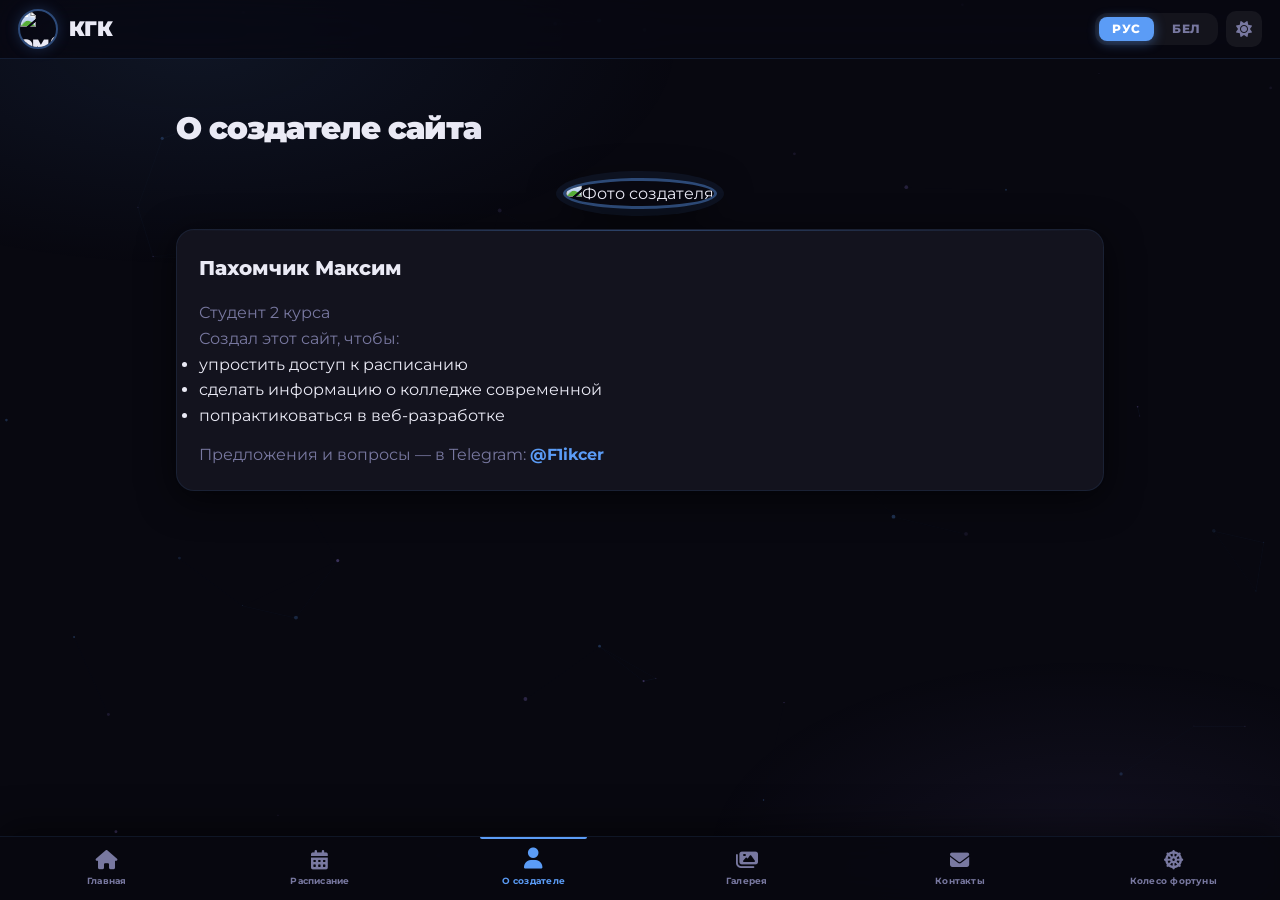
==== about.html @ 57b6a4e8 "Add files via upload" ====
<!DOCTYPE html>
<html lang="ru" data-lang="ru" data-theme="dark">
<head>
  <meta charset="UTF-8"/>
  <meta name="viewport" content="width=device-width, initial-scale=1.0"/>
  <meta name="theme-color" content="#080810"/>
  <title data-key="title_about">О создателе — КГК</title>
  <link rel="preconnect" href="https://fonts.googleapis.com">
  <link rel="preconnect" href="https://fonts.gstatic.com" crossorigin>
  <link rel="stylesheet" href="https://fonts.googleapis.com/css2?family=Montserrat:wght@400;600;700;800;900&family=JetBrains+Mono:wght@400;700&display=swap">
  <link rel="stylesheet" href="https://cdnjs.cloudflare.com/ajax/libs/font-awesome/6.5.0/css/all.min.css" crossorigin="anonymous"/>
  <link rel="stylesheet" href="style.css">
</head>
<body>
<header>
  <a href="index.html" class="logo">
    <img src="https://images.unsplash.com/photo-1562774053-701939374585?w=120&h=120&fit=crop" alt="эмблема">
    <span data-key="college_name">КГК</span>
  </a>
  <div class="header-controls">
    <div class="lang">
      <button class="lang-btn active" data-lang="ru">РУС</button>
      <button class="lang-btn" data-lang="be">БЕЛ</button>
    </div>
    <button id="theme-toggle" title="Сменить тему"><i class="fa-solid fa-sun"></i></button>
  </div>
</header>
<main class="container">
  <h1 data-key="about_creator">О создателе сайта</h1>
  <div class="avatar-center">
    <img src="https://iili.io/qBsXVn4.md.jpg" alt="Фото создателя" class="avatar-large">
  </div>
  <div class="card">
    <h2>Пахомчик Максим</h2>
    <p class="meta">Студент 2 курса</p>
    <p>Создал этот сайт, чтобы:</p>
    <ul>
      <li>упростить доступ к расписанию</li>
      <li>сделать информацию о колледже современной</li>
      <li>попрактиковаться в веб-разработке</li>
    </ul>
    <p style="margin-top:14px">Предложения и вопросы — в Telegram: <strong style="color:var(--accent)">@F1ikcer</strong></p>
  </div>
</main>
<nav class="bottom-nav">
  <a href="index.html" class="nav-item"><i class="fa-solid fa-house"></i><span data-key="nav_home">Главная</span></a>
  <a href="schedule.html" class="nav-item"><i class="fa-solid fa-calendar-days"></i><span data-key="nav_schedule">Расписание</span></a>
  <a href="about.html" class="nav-item active"><i class="fa-solid fa-user"></i><span data-key="nav_about">О создателе</span></a>
  <a href="gallery.html" class="nav-item"><i class="fa-solid fa-images"></i><span data-key="nav_gallery">Галерея</span></a>
  <a href="contacts.html" class="nav-item"><i class="fa-solid fa-envelope"></i><span data-key="nav_contacts">Контакты</span></a>
  <a href="wheel.html" class="nav-item"><i class="fa-solid fa-dharmachakra"></i><span data-key="nav_wheel">Колесо фортуны</span></a>
</nav>
<button id="to-top" title="Наверх"><i class="fa-solid fa-chevron-up"></i></button>
<script src="script.js"></script>
</body>
</html>
---- style.css ----
/* ═══════════════════════════════════════════════════
   КГК — STYLE v3.0  |  MEGA UPDATE
   ═══════════════════════════════════════════════════ */

@import url('https://fonts.googleapis.com/css2?family=Montserrat:wght@400;600;700;800;900&family=JetBrains+Mono:wght@400;700&display=swap');

/* ─── Тёмная тема (по умолчанию) ─────────────────── */
:root,
[data-theme="dark"] {
  --bg:        #080810;
  --bg2:       #0f0f1a;
  --card:      #13131e;
  --card2:     #1a1a2a;
  --card-border: rgba(91,156,246,0.1);
  --text:      #eaeaf5;
  --text2:     #7878a0;
  --accent:    #5b9cf6;
  --accent2:   #34d88c;
  --accent3:   #a78bfa;
  --accent4:   #f97316;
  --glow:      rgba(91,156,246,0.22);
  --radius:    18px;
  --radius-sm: 11px;
  --shadow:    0 8px 36px rgba(0,0,0,0.65);
  --shadow-sm: 0 4px 16px rgba(0,0,0,0.4);
  --transition: 0.28s cubic-bezier(0.4,0,0.2,1);
}

/* ─── Светлая тема ───────────────────────────────── */
[data-theme="light"] {
  --bg:        #f0f2f8;
  --bg2:       #e4e8f5;
  --card:      #ffffff;
  --card2:     #eef1fa;
  --card-border: rgba(91,156,246,0.2);
  --text:      #12122a;
  --text2:     #5a5a7a;
  --accent:    #3b7de8;
  --accent2:   #1aaa65;
  --accent3:   #7c5fe6;
  --glow:      rgba(59,125,232,0.15);
  --shadow:    0 8px 36px rgba(0,0,0,0.12);
  --shadow-sm: 0 4px 16px rgba(0,0,0,0.08);
}

/* ─── Сброс ──────────────────────────────────────── */
*, *::before, *::after { margin: 0; padding: 0; box-sizing: border-box; }
html { scroll-behavior: smooth; }

body {
  font-family: 'Montserrat', system-ui, sans-serif;
  background: var(--bg);
  color: var(--text);
  line-height: 1.6;
  min-height: 100vh;
  padding-bottom: 80px;
  overflow-x: hidden;
  transition: background 0.35s, color 0.35s;
}

/* ─── Градиент фона ──────────────────────────────── */
body::before {
  content: '';
  position: fixed; inset: 0;
  background:
    radial-gradient(ellipse 70% 45% at 15% 5%, rgba(91,156,246,0.09) 0%, transparent 55%),
    radial-gradient(ellipse 55% 40% at 85% 95%, rgba(167,139,250,0.07) 0%, transparent 55%);
  pointer-events: none; z-index: 0;
  transition: opacity 0.5s;
}

[data-theme="light"] body::before { opacity: 0.5; }

/* ─── Particles canvas ───────────────────────────── */
#particles-bg { position: fixed; inset: 0; z-index: 0; pointer-events: none; }
[data-theme="light"] #particles-bg { opacity: 0.25; }

/* ─── Header ─────────────────────────────────────── */
header {
  position: sticky; top: 0; z-index: 200;
  background: rgba(8,8,16,0.82);
  backdrop-filter: blur(28px) saturate(200%);
  -webkit-backdrop-filter: blur(28px) saturate(200%);
  border-bottom: 1px solid rgba(91,156,246,0.14);
  padding: 9px 18px;
  display: flex; align-items: center; justify-content: space-between;
  gap: 10px;
  animation: slideDown 0.55s cubic-bezier(0.34,1.1,0.64,1) both;
  transition: background 0.35s, border-color 0.35s;
}
[data-theme="light"] header { background: rgba(240,242,248,0.88); }

@keyframes slideDown {
  from { transform: translateY(-100%); opacity: 0; }
  to   { transform: translateY(0);     opacity: 1; }
}

.logo {
  display: flex; align-items: center; gap: 11px;
  font-weight: 900; font-size: 1.3rem; letter-spacing: -0.03em;
  color: var(--text); text-decoration: none;
  flex-shrink: 0;
}
.logo img {
  width: 40px; height: 40px; border-radius: 50%; object-fit: cover;
  border: 2px solid rgba(91,156,246,0.45);
  box-shadow: 0 0 14px var(--glow);
  transition: box-shadow var(--transition), transform var(--transition);
}
.logo:hover img { box-shadow: 0 0 28px var(--glow); transform: scale(1.05) rotate(-3deg); }

/* ─── Контролы хедера ────────────────────────────── */
.header-controls { display: flex; align-items: center; gap: 8px; }

.lang { display: flex; gap: 5px; background: rgba(255,255,255,0.05); border-radius: 12px; padding: 4px; }
[data-theme="light"] .lang { background: rgba(0,0,0,0.06); }

.lang-btn {
  padding: 5px 13px; border: none; background: transparent;
  color: var(--text2); border-radius: 8px;
  font-family: 'Montserrat', sans-serif; font-weight: 800; font-size: 0.72rem;
  letter-spacing: 0.06em; cursor: pointer; transition: var(--transition);
  position: relative; overflow: hidden;
}
.lang-btn.active, .lang-btn:hover {
  background: var(--accent); color: #fff;
  box-shadow: 0 2px 12px rgba(91,156,246,0.45);
}

/* Кнопка темы */
#theme-toggle {
  width: 36px; height: 36px; border: none; border-radius: 10px;
  background: rgba(255,255,255,0.06); color: var(--text2);
  font-size: 1rem; cursor: pointer; display: flex; align-items: center; justify-content: center;
  transition: var(--transition); position: relative; overflow: hidden; flex-shrink: 0;
}
[data-theme="light"] #theme-toggle { background: rgba(0,0,0,0.06); }
#theme-toggle:hover { background: var(--accent3); color: #fff; transform: rotate(20deg); }

/* ─── Контейнер ──────────────────────────────────── */
.container { padding: 20px 16px; max-width: 960px; margin: 0 auto; position: relative; z-index: 1; }

/* ─── HERO ───────────────────────────────────────── */
.hero {
  height: 290px; background-size: cover; background-position: center;
  border-radius: var(--radius); margin-bottom: 24px;
  position: relative; overflow: hidden;
  box-shadow: var(--shadow);
  animation: fadeUp 0.7s 0.15s ease both;
}
.hero-overlay {
  position: absolute; inset: 0;
  background: linear-gradient(to top, rgba(0,0,0,0.88) 0%, rgba(0,0,0,0.25) 55%, transparent 100%);
  display: flex; align-items: flex-end; padding: 28px;
}
.hero h1 {
  font-weight: 900; font-size: 1.95rem; line-height: 1.2;
  text-shadow: 0 2px 24px rgba(0,0,0,0.9); letter-spacing: -0.025em;
  background: none; -webkit-text-fill-color: white; color: white;
  white-space: pre-line;
}

/* Мигающий курсор печатающего текста */
.typewriter-cursor {
  display: inline-block;
  animation: blink 0.8s step-end infinite;
  color: var(--accent);
  font-weight: 400;
  margin-left: 2px;
}
@keyframes blink { 0%,100%{opacity:1} 50%{opacity:0} }

/* ─── ОБРАТНЫЙ ОТСЧЁТ ─────────────────────────────── */
.countdown-card {
  background: linear-gradient(135deg, var(--card), var(--card2));
  border-radius: var(--radius);
  padding: 20px 22px;
  margin-bottom: 20px;
  box-shadow: var(--shadow);
  border: 1px solid var(--card-border);
  text-align: center;
  position: relative; overflow: hidden;
  animation: fadeUp 0.5s 0.2s ease both;
}
.countdown-card::before {
  content: '';
  position: absolute; top: 0; left: 0; right: 0; height: 2px;
  background: linear-gradient(90deg, var(--accent), var(--accent3), var(--accent2));
}
.countdown-card h3 {
  font-size: 0.82rem; font-weight: 700; text-transform: uppercase;
  letter-spacing: 0.12em; color: var(--text2); margin-bottom: 14px;
}
#countdown {
  display: flex; align-items: center; justify-content: center;
  gap: 6px; flex-wrap: wrap;
}
.cd-unit { display: flex; flex-direction: column; align-items: center; min-width: 52px; }
.cd-num {
  font-family: 'JetBrains Mono', monospace; font-weight: 700; font-size: 2.2rem;
  color: var(--accent); line-height: 1; letter-spacing: -0.02em;
  text-shadow: 0 0 20px var(--glow);
}
.cd-label { font-size: 0.68rem; color: var(--text2); font-weight: 700; letter-spacing: 0.08em; text-transform: uppercase; margin-top: 3px; }
.cd-sep { font-family: 'JetBrains Mono', monospace; font-size: 1.8rem; color: var(--text2); opacity: 0.4; line-height: 1; padding-bottom: 12px; }
.cd-done { font-size: 1.2rem; color: var(--accent2); font-weight: 700; }

/* ─── Карточки ───────────────────────────────────── */
.card {
  background: var(--card); border-radius: var(--radius);
  padding: 22px; margin-bottom: 20px;
  box-shadow: var(--shadow);
  border: 1px solid var(--card-border);
  position: relative; overflow: hidden;
  transition: transform var(--transition), box-shadow var(--transition), background 0.35s;
}
.card::before {
  content: '';
  position: absolute; top: 0; left: 0; right: 0; height: 1px;
  background: linear-gradient(90deg, transparent, rgba(91,156,246,0.35), transparent);
}
.card:hover { transform: translateY(-3px); box-shadow: 0 18px 50px rgba(0,0,0,0.7), 0 0 0 1px rgba(91,156,246,0.15); }

/* ─── Типографика ────────────────────────────────── */
h1 {
  font-weight: 900; font-size: 1.95rem; margin: 0.8em 0 0.5em; letter-spacing: -0.03em;
  background: linear-gradient(135deg, var(--text) 30%, var(--text2));
  -webkit-background-clip: text; -webkit-text-fill-color: transparent; background-clip: text;
}
h2 { font-weight: 800; font-size: 1.25rem; margin: 0 0 0.8em; color: var(--text); }
h3 { font-weight: 700; margin: 0.8em 0 0.4em; color: var(--text); }
p  { color: var(--text2); }

/* ─── Новости ────────────────────────────────────── */
.news-item {
  padding: 16px 0;
  border-bottom: 1px solid rgba(255,255,255,0.05);
  transition: padding-left var(--transition);
  cursor: default;
}
[data-theme="light"] .news-item { border-bottom-color: rgba(0,0,0,0.07); }
.news-item:last-child { border-bottom: none; }
.news-item:hover { padding-left: 10px; }
.news-item h3 { color: var(--text); margin: 4px 0 6px; font-size: 1.05rem; }
.news-item p { font-size: 0.92rem; margin: 0; }
time { color: var(--accent); font-size: 0.8rem; font-weight: 700; letter-spacing: 0.05em; text-transform: uppercase; display: block; }

/* ─── Профиль ────────────────────────────────────── */
.avatar-center { text-align: center; margin: 24px 0 20px; }
.avatar-large {
  width: 148px; height: 148px; border-radius: 50%; object-fit: cover;
  border: 3px solid rgba(91,156,246,0.45);
  box-shadow: 0 0 0 7px rgba(91,156,246,0.08), var(--shadow);
  animation: avatarPop 0.65s 0.25s cubic-bezier(0.34,1.6,0.64,1) both;
}
@keyframes avatarPop { from { transform: scale(0.65); opacity: 0; } to { transform: scale(1); opacity: 1; } }

/* ─── Контакты ───────────────────────────────────── */
.contact-row {
  display: flex; align-items: flex-start; gap: 16px;
  padding: 14px 0; border-bottom: 1px solid rgba(255,255,255,0.05);
  transition: padding-left var(--transition);
}
[data-theme="light"] .contact-row { border-bottom-color: rgba(0,0,0,0.07); }
.contact-row:last-child { border-bottom: none; }
.contact-row:hover { padding-left: 6px; }
.contact-row i { font-size: 1.4rem; color: var(--accent); width: 32px; text-align: center; flex-shrink: 0; margin-top: 2px; filter: drop-shadow(0 0 8px var(--glow)); }
.contact-row strong { color: var(--text); }
.contact-row div { color: var(--text2); font-size: 0.95rem; line-height: 1.75; }

/* ─── Галерея ────────────────────────────────────── */
.gallery-grid { display: grid; grid-template-columns: repeat(auto-fill, minmax(148px, 1fr)); gap: 12px; }
.gallery-item {
  aspect-ratio: 4/3; overflow: hidden; border-radius: var(--radius-sm);
  cursor: pointer; position: relative; box-shadow: var(--shadow-sm);
}
.gallery-item::after {
  content: '🔍';
  position: absolute; inset: 0;
  background: rgba(91,156,246,0.18);
  display: flex; align-items: center; justify-content: center;
  font-size: 1.6rem;
  opacity: 0; transition: opacity var(--transition);
}
.gallery-item:hover::after { opacity: 1; }
.gallery-item img { width: 100%; height: 100%; object-fit: cover; transition: transform 0.42s cubic-bezier(0.4,0,0.2,1); will-change: transform; display: block; }
.gallery-item:hover img { transform: scale(1.1); }

/* ─── LIGHTBOX с навигацией ──────────────────────── */
.lightbox {
  position: fixed; inset: 0; background: rgba(0,0,0,0.97);
  display: none; align-items: center; justify-content: center; z-index: 2000;
}
.lightbox.open { display: flex; animation: fadeIn 0.22s ease; }
@keyframes fadeIn { from { opacity: 0; } to { opacity: 1; } }
#lightbox-img {
  max-width: 90vw; max-height: 85vh; border-radius: 12px;
  box-shadow: 0 24px 80px rgba(0,0,0,0.9);
  animation: lbZoom 0.3s cubic-bezier(0.34,1.2,0.64,1) both;
}
@keyframes lbZoom { from { transform: scale(0.82); opacity: 0; } to { transform: scale(1); opacity: 1; } }
.close-lightbox {
  position: absolute; top: 16px; right: 22px;
  font-size: 2.4rem; color: rgba(255,255,255,0.65);
  cursor: pointer; line-height: 1; transition: color var(--transition), transform var(--transition);
}
.close-lightbox:hover { color: white; transform: scale(1.15) rotate(90deg); }
.lb-arrow {
  position: absolute; top: 50%; transform: translateY(-50%);
  width: 48px; height: 48px; border-radius: 50%;
  background: rgba(255,255,255,0.1); color: white; border: 1px solid rgba(255,255,255,0.2);
  display: flex; align-items: center; justify-content: center;
  cursor: pointer; font-size: 1.2rem;
  transition: background var(--transition), transform var(--transition);
  backdrop-filter: blur(10px);
}
.lb-arrow:hover { background: rgba(255,255,255,0.22); transform: translateY(-50%) scale(1.1); }
#lb-prev { left: 14px; }
#lb-next { right: 14px; }
.lb-arrow.hidden { display: none; }

/* ─── Нижняя навигация ───────────────────────────── */
.bottom-nav {
  position: fixed; bottom: 0; left: 0; right: 0; height: 64px;
  background: rgba(8,8,16,0.97);
  backdrop-filter: blur(30px) saturate(200%);
  -webkit-backdrop-filter: blur(30px) saturate(200%);
  border-top: 1px solid rgba(91,156,246,0.1);
  display: flex; z-index: 999;
  transition: transform 0.4s cubic-bezier(0.4,0,0.2,1), background 0.35s;
  box-shadow: 0 -8px 36px rgba(0,0,0,0.5);
}
[data-theme="light"] .bottom-nav { background: rgba(240,242,248,0.97); border-top-color: rgba(91,156,246,0.2); }

.nav-item {
  flex: 1; display: flex; flex-direction: column;
  align-items: center; justify-content: center;
  color: var(--text2); text-decoration: none;
  font-size: 0.57rem; letter-spacing: 0.025em; font-weight: 700;
  transition: color var(--transition);
  padding: 6px 2px 4px; gap: 4px; position: relative; overflow: hidden;
}
.nav-item::before {
  content: ''; position: absolute; top: 0; left: 25%; right: 25%;
  height: 2px; border-radius: 0 0 4px 4px; background: var(--accent);
  transform: scaleX(0); transition: transform 0.3s cubic-bezier(0.34,1.4,0.64,1);
}
.nav-item.active::before, .nav-item:hover::before { transform: scaleX(1); }
.nav-item.active, .nav-item:hover { color: var(--accent); }
.nav-item i { font-size: 1.2rem; line-height: 1; transition: transform 0.25s cubic-bezier(0.34,1.6,0.64,1); }
.nav-item:hover i, .nav-item.active i { transform: translateY(-2px) scale(1.1); }
.nav-item span { white-space: nowrap; overflow: hidden; text-overflow: ellipsis; max-width: 100%; text-align: center; }

/* ─── Ripple ─────────────────────────────────────── */
.ripple {
  position: absolute; border-radius: 50%;
  width: 8px; height: 8px; margin: -4px;
  background: rgba(255,255,255,0.35);
  transform: scale(0);
  animation: rippleAnim 0.55s ease-out forwards;
  pointer-events: none;
}
@keyframes rippleAnim { to { transform: scale(24); opacity: 0; } }

/* ─── Кнопка наверх ──────────────────────────────── */
#to-top {
  position: fixed; bottom: 82px; right: 18px;
  width: 46px; height: 46px; border-radius: 50%;
  background: linear-gradient(135deg, var(--accent), var(--accent3));
  color: white; border: none; font-size: 1.1rem;
  display: none; align-items: center; justify-content: center;
  box-shadow: 0 4px 20px rgba(91,156,246,0.55);
  cursor: pointer; z-index: 998; overflow: hidden;
  transition: transform var(--transition), box-shadow var(--transition);
}
#to-top:hover { transform: translateY(-4px) scale(1.1); box-shadow: 0 10px 30px rgba(91,156,246,0.65); }

/* ─── Анимации ───────────────────────────────────── */
@keyframes fadeUp { from { opacity: 0; transform: translateY(26px); } to { opacity: 1; transform: translateY(0); } }
.reveal { opacity: 0; transform: translateY(30px); transition: opacity 0.6s ease, transform 0.6s ease; }
.reveal.visible { opacity: 1; transform: translateY(0); }

/* ─── СТАТУС УРОКА ───────────────────────────────── */
.lesson-status {
  display: flex; align-items: center; gap: 10px;
  padding: 12px 16px; border-radius: var(--radius-sm);
  margin-bottom: 18px; font-weight: 700; font-size: 0.92rem;
  border: 1px solid transparent;
  transition: var(--transition);
}
.ls-lesson  { background: rgba(229,57,53,0.12);  border-color: rgba(229,57,53,0.25);  color: #ef5350; }
.ls-break   { background: rgba(52,216,140,0.1);   border-color: rgba(52,216,140,0.25);  color: #34d88c; }
.ls-done    { background: rgba(91,156,246,0.08);  border-color: rgba(91,156,246,0.18);  color: var(--text2); }
.ls-before  { background: rgba(249,115,22,0.1);   border-color: rgba(249,115,22,0.25);  color: #f97316; }
.ls-weekend { background: rgba(167,139,250,0.1);  border-color: rgba(167,139,250,0.25); color: #a78bfa; }
.ls-icon   { font-size: 1.3rem; }
.ls-text   { flex: 1; }
.ls-remain { font-family: 'JetBrains Mono', monospace; font-size: 0.88rem; opacity: 0.75; }

/* ─── Расписание ─────────────────────────────────── */
.schedule-date { text-align: center; font-size: 1.1rem; margin: 8px 0 16px; color: var(--accent); font-weight: 800; letter-spacing: -0.01em; }
.schedule-table-wrapper { overflow-x: auto; border-radius: var(--radius); box-shadow: var(--shadow); margin: 0 0 20px; }
.schedule-table { width: 100%; border-collapse: collapse; background: var(--card); font-size: 0.9rem; }
.schedule-table th, .schedule-table td { padding: 9px 8px; text-align: center; border: 1px solid rgba(255,255,255,0.04); vertical-align: middle; }
[data-theme="light"] .schedule-table th,
[data-theme="light"] .schedule-table td { border-color: rgba(0,0,0,0.07); }
.schedule-table th { background: var(--card2); color: var(--accent); font-weight: 800; font-size: 0.88rem; }
.schedule-table td:first-child { background: rgba(91,156,246,0.07); font-weight: 700; color: var(--accent); width: 36px; }
.schedule-table tr:hover td { background: rgba(91,156,246,0.04); }
.schedule-table small { display: block; font-size: 0.77rem; color: var(--text2); margin-top: 2px; }
.schedule-hint { text-align: center; color: var(--text2); font-size: 0.88rem; }

.timetable { width: 100%; border-collapse: collapse; background: var(--card); border-radius: var(--radius); overflow: hidden; box-shadow: var(--shadow); margin-bottom: 20px; font-size: 0.82rem; }
.timetable th { background: var(--card2); color: var(--accent); font-weight: 800; padding: 7px 10px; text-align: center; border-bottom: 2px solid rgba(91,156,246,0.18); }
.timetable td { padding: 6px 10px; text-align: center; border-bottom: 1px solid rgba(255,255,255,0.04); vertical-align: middle; color: var(--text); }
[data-theme="light"] .timetable td { border-bottom-color: rgba(0,0,0,0.07); color: var(--text); }
.timetable td:first-child { background: rgba(91,156,246,0.07); font-weight: 700; color: var(--accent); width: 44px; }
.timetable .lunch-row td { font-size: 0.74rem; color: var(--text2); background: rgba(0,0,0,0.15); padding: 4px 10px; font-style: italic; }
.timetable tr:last-child td { border-bottom: none; }
.timetable tr:hover td { background: rgba(91,156,246,0.04); }

.groups-wrap { border-radius: var(--radius); overflow: hidden; box-shadow: var(--shadow); margin-bottom: 20px; }
.groups-table { width: 100%; border-collapse: collapse; background: var(--card); font-size: 2.1vw; table-layout: fixed; }
.groups-table th { background: var(--card2); color: var(--accent); font-weight: 800; padding: 8px 3px; text-align: center; border-bottom: 2px solid rgba(91,156,246,0.18); border-right: 1px solid rgba(255,255,255,0.04); white-space: nowrap; }
.groups-table th:first-child { width: 6%; }
.groups-table th:last-child { border-right: none; }
.groups-table td { padding: 6px 3px; text-align: center; border-bottom: 1px solid rgba(255,255,255,0.04); border-right: 1px solid rgba(255,255,255,0.04); vertical-align: middle; overflow-wrap: normal; word-break: normal; hyphens: none; line-height: 1.3; color: var(--text2); }
[data-theme="light"] .groups-table td, [data-theme="light"] .groups-table th { border-color: rgba(0,0,0,0.07); }
.groups-table td:first-child { background: rgba(91,156,246,0.07); font-weight: 700; color: var(--accent); border-right: 2px solid rgba(91,156,246,0.18); whi
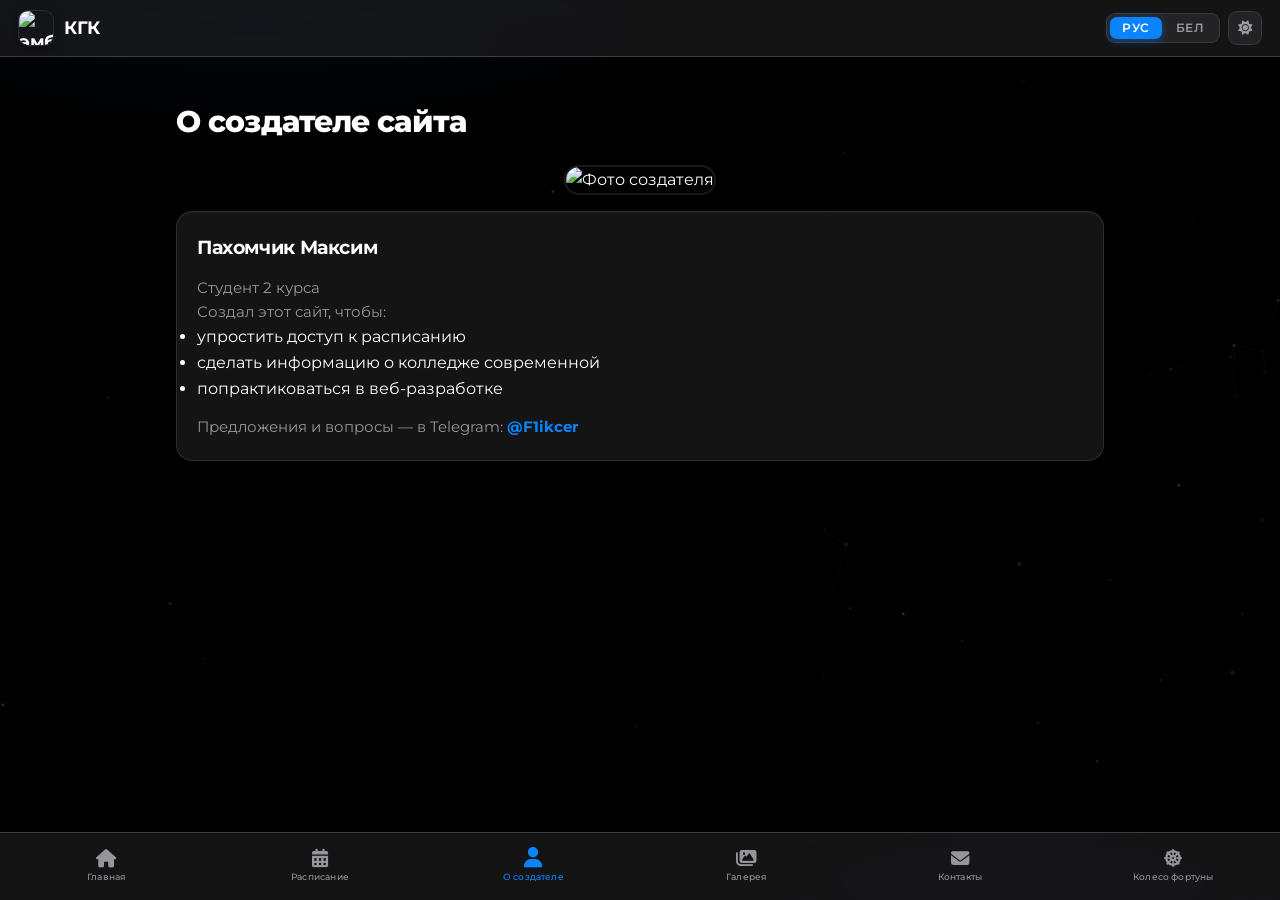
==== commit 14c3f4a8: "about.html" ====
--- a/about.html
+++ b/about.html
@@ -4,6 +4,16 @@
   <meta charset="UTF-8"/>
   <meta name="viewport" content="width=device-width, initial-scale=1.0"/>
   <meta name="theme-color" content="#080810"/>
+  <!-- Кэш отключён — всегда свежие данные -->
+  <meta http-equiv="Cache-Control" content="no-cache, no-store, must-revalidate"/>
+  <meta http-equiv="Pragma" content="no-cache"/>
+  <meta http-equiv="Expires" content="0"/>
+  <!-- PWA / GoNative -->
+  <link rel="manifest" href="manifest.json"/>
+  <meta name="mobile-web-app-capable" content="yes"/>
+  <meta name="apple-mobile-web-app-capable" content="yes"/>
+  <meta name="apple-mobile-web-app-status-bar-style" content="black-translucent"/>
+  <meta name="apple-mobile-web-app-title" content="КГК"/>
   <title data-key="title_about">О создателе — КГК</title>
   <link rel="preconnect" href="https://fonts.googleapis.com">
   <link rel="preconnect" href="https://fonts.gstatic.com" crossorigin>
@@ -53,4 +63,5 @@
 <button id="to-top" title="Наверх"><i class="fa-solid fa-chevron-up"></i></button>
 <script src="script.js"></script>
 </body>
-</html>
+    </html>
+  
--- a/style.css
+++ b/style.css
@@ -1,94 +1,134 @@
 /* ═══════════════════════════════════════════════════
-   КГК — STYLE v3.0  |  MEGA UPDATE
-   ═══════════════════════════════════════════════════ */
-
-@import url('https://fonts.googleapis.com/css2?family=Montserrat:wght@400;600;700;800;900&family=JetBrains+Mono:wght@400;700&display=swap');
-
-/* ─── Тёмная тема (по умолчанию) ─────────────────── */
+   КГК — STYLE v4.0  |  iOS Glassmorphism Edition
+   ═══════════════════════════════════════════════════ */
+
+@import url('https://fonts.googleapis.com/css2?family=Montserrat:wght@400;500;600;700;800;900&family=JetBrains+Mono:wght@400;700&display=swap');
+
+/* ─── Тёмная тема (iOS Dark) ──────────────────────── */
 :root,
 [data-theme="dark"] {
-  --bg:        #080810;
-  --bg2:       #0f0f1a;
-  --card:      #13131e;
-  --card2:     #1a1a2a;
-  --card-border: rgba(91,156,246,0.1);
-  --text:      #eaeaf5;
-  --text2:     #7878a0;
-  --accent:    #5b9cf6;
-  --accent2:   #34d88c;
-  --accent3:   #a78bfa;
-  --accent4:   #f97316;
-  --glow:      rgba(91,156,246,0.22);
-  --radius:    18px;
-  --radius-sm: 11px;
-  --shadow:    0 8px 36px rgba(0,0,0,0.65);
-  --shadow-sm: 0 4px 16px rgba(0,0,0,0.4);
-  --transition: 0.28s cubic-bezier(0.4,0,0.2,1);
-}
-
-/* ─── Светлая тема ───────────────────────────────── */
+  /* Фоны — iOS тёмный */
+  --bg:          #000000;
+  --bg2:         #1c1c1e;
+  --bg3:         #2c2c2e;
+
+  /* Стекло — iOS vibrancy */
+  --glass:       rgba(28, 28, 30, 0.72);
+  --glass2:      rgba(44, 44, 46, 0.65);
+  --glass-light: rgba(255, 255, 255, 0.06);
+  --glass-border: rgba(255, 255, 255, 0.10);
+  --glass-border2: rgba(255, 255, 255, 0.06);
+
+  /* Текст */
+  --text:        #ffffff;
+  --text2:       rgba(235, 235, 245, 0.6);
+  --text3:       rgba(235, 235, 245, 0.3);
+
+  /* Акценты — iOS системные цвета */
+  --accent:      #0A84FF;  /* iOS Blue */
+  --accent2:     #30D158;  /* iOS Green */
+  --accent3:     #BF5AF2;  /* iOS Purple */
+  --accent4:     #FF9F0A;  /* iOS Orange */
+  --accent-red:  #FF453A;  /* iOS Red */
+  --glow:        rgba(10, 132, 255, 0.25);
+
+  /* Скругление — iOS стиль */
+  --radius:      16px;
+  --radius-sm:   12px;
+  --radius-xs:   8px;
+
+  /* Тени — мягкие как в iOS */
+  --shadow:      0 4px 24px rgba(0,0,0,0.6), 0 1px 0 rgba(255,255,255,0.04) inset;
+  --shadow-sm:   0 2px 12px rgba(0,0,0,0.4);
+  --shadow-lg:   0 8px 48px rgba(0,0,0,0.8);
+
+  --transition:  0.25s cubic-bezier(0.4, 0, 0.2, 1);
+  --spring:      0.4s cubic-bezier(0.34, 1.2, 0.64, 1);
+
+  /* Separator */
+  --sep:         rgba(84, 84, 88, 0.65);
+}
+
+/* ─── Светлая тема (iOS Light) ────────────────────── */
 [data-theme="light"] {
-  --bg:        #f0f2f8;
-  --bg2:       #e4e8f5;
-  --card:      #ffffff;
-  --card2:     #eef1fa;
-  --card-border: rgba(91,156,246,0.2);
-  --text:      #12122a;
-  --text2:     #5a5a7a;
-  --accent:    #3b7de8;
-  --accent2:   #1aaa65;
-  --accent3:   #7c5fe6;
-  --glow:      rgba(59,125,232,0.15);
-  --shadow:    0 8px 36px rgba(0,0,0,0.12);
-  --shadow-sm: 0 4px 16px rgba(0,0,0,0.08);
+  --bg:          #f2f2f7;
+  --bg2:         #ffffff;
+  --bg3:         #e5e5ea;
+
+  --glass:       rgba(242, 242, 247, 0.78);
+  --glass2:      rgba(255, 255, 255, 0.72);
+  --glass-light: rgba(255, 255, 255, 0.85);
+  --glass-border: rgba(0, 0, 0, 0.08);
+  --glass-border2: rgba(0, 0, 0, 0.05);
+
+  --text:        #000000;
+  --text2:       rgba(60, 60, 67, 0.6);
+  --text3:       rgba(60, 60, 67, 0.3);
+
+  --accent:      #007AFF;
+  --accent2:     #34C759;
+  --accent3:     #AF52DE;
+  --accent4:     #FF9500;
+  --accent-red:  #FF3B30;
+  --glow:        rgba(0, 122, 255, 0.18);
+
+  --shadow:      0 2px 16px rgba(0,0,0,0.08), 0 1px 0 rgba(255,255,255,0.9) inset;
+  --shadow-sm:   0 1px 8px rgba(0,0,0,0.06);
+  --shadow-lg:   0 8px 32px rgba(0,0,0,0.12);
+
+  --sep:         rgba(60, 60, 67, 0.29);
 }
 
 /* ─── Сброс ──────────────────────────────────────── */
 *, *::before, *::after { margin: 0; padding: 0; box-sizing: border-box; }
-html { scroll-behavior: smooth; }
+html { scroll-behavior: smooth; -webkit-text-size-adjust: 100%; }
 
 body {
-  font-family: 'Montserrat', system-ui, sans-serif;
+  font-family: -apple-system, 'SF Pro Display', 'Montserrat', system-ui, sans-serif;
   background: var(--bg);
   color: var(--text);
   line-height: 1.6;
   min-height: 100vh;
-  padding-bottom: 80px;
+  padding-bottom: 88px;
   overflow-x: hidden;
-  transition: background 0.35s, color 0.35s;
-}
-
-/* ─── Градиент фона ──────────────────────────────── */
+  transition: background 0.35s ease, color 0.35s ease;
+  -webkit-font-smoothing: antialiased;
+}
+
+/* ─── iOS-градиентный фон ─────────────────────────── */
 body::before {
   content: '';
   position: fixed; inset: 0;
   background:
-    radial-gradient(ellipse 70% 45% at 15% 5%, rgba(91,156,246,0.09) 0%, transparent 55%),
-    radial-gradient(ellipse 55% 40% at 85% 95%, rgba(167,139,250,0.07) 0%, transparent 55%);
+    radial-gradient(ellipse 80% 50% at 20% -10%, rgba(10,132,255,0.12) 0%, transparent 50%),
+    radial-gradient(ellipse 60% 40% at 80% 110%, rgba(191,90,242,0.08) 0%, transparent 50%);
   pointer-events: none; z-index: 0;
-  transition: opacity 0.5s;
-}
-
-[data-theme="light"] body::before { opacity: 0.5; }
+}
+[data-theme="light"] body::before {
+  background:
+    radial-gradient(ellipse 80% 50% at 20% -10%, rgba(0,122,255,0.07) 0%, transparent 50%),
+    radial-gradient(ellipse 60% 40% at 80% 110%, rgba(175,82,222,0.05) 0%, transparent 50%);
+}
 
 /* ─── Particles canvas ───────────────────────────── */
-#particles-bg { position: fixed; inset: 0; z-index: 0; pointer-events: none; }
-[data-theme="light"] #particles-bg { opacity: 0.25; }
-
-/* ─── Header ─────────────────────────────────────── */
+#particles-bg { position: fixed; inset: 0; z-index: 0; pointer-events: none; opacity: 0.4; }
+[data-theme="light"] #particles-bg { opacity: 0.15; }
+
+/* ═══════════════════════════════════════════════════
+   HEADER — iOS Navigation Bar стиль
+   ═══════════════════════════════════════════════════ */
 header {
   position: sticky; top: 0; z-index: 200;
-  background: rgba(8,8,16,0.82);
-  backdrop-filter: blur(28px) saturate(200%);
-  -webkit-backdrop-filter: blur(28px) saturate(200%);
-  border-bottom: 1px solid rgba(91,156,246,0.14);
-  padding: 9px 18px;
+  background: var(--glass);
+  backdrop-filter: blur(40px) saturate(180%);
+  -webkit-backdrop-filter: blur(40px) saturate(180%);
+  border-bottom: 0.5px solid var(--sep);
+  padding: 10px 18px;
   display: flex; align-items: center; justify-content: space-between;
   gap: 10px;
-  animation: slideDown 0.55s cubic-bezier(0.34,1.1,0.64,1) both;
+  animation: slideDown 0.5s cubic-bezier(0.34,1.1,0.64,1) both;
   transition: background 0.35s, border-color 0.35s;
 }
-[data-theme="light"] header { background: rgba(240,242,248,0.88); }
 
 @keyframes slideDown {
   from { transform: translateY(-100%); opacity: 0; }
@@ -96,71 +136,82 @@
 }
 
 .logo {
-  display: flex; align-items: center; gap: 11px;
-  font-weight: 900; font-size: 1.3rem; letter-spacing: -0.03em;
+  display: flex; align-items: center; gap: 10px;
+  font-weight: 700; font-size: 1.15rem; letter-spacing: -0.02em;
   color: var(--text); text-decoration: none;
   flex-shrink: 0;
 }
 .logo img {
-  width: 40px; height: 40px; border-radius: 50%; object-fit: cover;
-  border: 2px solid rgba(91,156,246,0.45);
-  box-shadow: 0 0 14px var(--glow);
-  transition: box-shadow var(--transition), transform var(--transition);
-}
-.logo:hover img { box-shadow: 0 0 28px var(--glow); transform: scale(1.05) rotate(-3deg); }
+  width: 36px; height: 36px; border-radius: 10px; object-fit: cover;
+  border: 1.5px solid var(--glass-border);
+  box-shadow: var(--shadow-sm);
+  transition: transform var(--spring);
+}
+.logo:hover img { transform: scale(1.08); }
 
 /* ─── Контролы хедера ────────────────────────────── */
 .header-controls { display: flex; align-items: center; gap: 8px; }
 
-.lang { display: flex; gap: 5px; background: rgba(255,255,255,0.05); border-radius: 12px; padding: 4px; }
-[data-theme="light"] .lang { background: rgba(0,0,0,0.06); }
+.lang {
+  display: flex; gap: 2px;
+  background: var(--glass2);
+  backdrop-filter: blur(20px);
+  -webkit-backdrop-filter: blur(20px);
+  border: 0.5px solid var(--glass-border);
+  border-radius: 9px; padding: 3px;
+}
 
 .lang-btn {
-  padding: 5px 13px; border: none; background: transparent;
-  color: var(--text2); border-radius: 8px;
-  font-family: 'Montserrat', sans-serif; font-weight: 800; font-size: 0.72rem;
-  letter-spacing: 0.06em; cursor: pointer; transition: var(--transition);
+  padding: 4px 12px; border: none; background: transparent;
+  color: var(--text2); border-radius: 7px;
+  font-family: -apple-system, 'SF Pro Display', 'Montserrat', sans-serif;
+  font-weight: 600; font-size: 0.72rem;
+  letter-spacing: 0.04em; cursor: pointer;
+  transition: var(--transition);
   position: relative; overflow: hidden;
 }
-.lang-btn.active, .lang-btn:hover {
+.lang-btn.active {
   background: var(--accent); color: #fff;
-  box-shadow: 0 2px 12px rgba(91,156,246,0.45);
-}
-
-/* Кнопка темы */
+  box-shadow: 0 2px 8px rgba(10,132,255,0.4);
+}
+[data-theme="light"] .lang-btn.active { box-shadow: 0 2px 8px rgba(0,122,255,0.3); }
+
 #theme-toggle {
-  width: 36px; height: 36px; border: none; border-radius: 10px;
-  background: rgba(255,255,255,0.06); color: var(--text2);
-  font-size: 1rem; cursor: pointer; display: flex; align-items: center; justify-content: center;
-  transition: var(--transition); position: relative; overflow: hidden; flex-shrink: 0;
-}
-[data-theme="light"] #theme-toggle { background: rgba(0,0,0,0.06); }
-#theme-toggle:hover { background: var(--accent3); color: #fff; transform: rotate(20deg); }
+  width: 34px; height: 34px; border: none; border-radius: 9px;
+  background: var(--glass2);
+  backdrop-filter: blur(20px); -webkit-backdrop-filter: blur(20px);
+  border: 0.5px solid var(--glass-border);
+  color: var(--text2); font-size: 0.9rem;
+  cursor: pointer; display: flex; align-items: center; justify-content: center;
+  transition: var(--transition); flex-shrink: 0;
+}
+#theme-toggle:hover { background: var(--accent); color: #fff; transform: rotate(15deg); border-color: transparent; }
 
 /* ─── Контейнер ──────────────────────────────────── */
 .container { padding: 20px 16px; max-width: 960px; margin: 0 auto; position: relative; z-index: 1; }
 
-/* ─── HERO ───────────────────────────────────────── */
+/* ═══════════════════════════════════════════════════
+   HERO
+   ═══════════════════════════════════════════════════ */
 .hero {
-  height: 290px; background-size: cover; background-position: center;
-  border-radius: var(--radius); margin-bottom: 24px;
+  height: 280px; background-size: cover; background-position: center;
+  border-radius: var(--radius); margin-bottom: 20px;
   position: relative; overflow: hidden;
-  box-shadow: var(--shadow);
-  animation: fadeUp 0.7s 0.15s ease both;
+  box-shadow: var(--shadow-lg);
+  animation: fadeUp 0.6s 0.1s ease both;
 }
 .hero-overlay {
   position: absolute; inset: 0;
-  background: linear-gradient(to top, rgba(0,0,0,0.88) 0%, rgba(0,0,0,0.25) 55%, transparent 100%);
-  display: flex; align-items: flex-end; padding: 28px;
+  background: linear-gradient(to top, rgba(0,0,0,0.85) 0%, rgba(0,0,0,0.2) 50%, transparent 100%);
+  display: flex; align-items: flex-end; padding: 24px;
 }
 .hero h1 {
-  font-weight: 900; font-size: 1.95rem; line-height: 1.2;
-  text-shadow: 0 2px 24px rgba(0,0,0,0.9); letter-spacing: -0.025em;
+  font-weight: 800; font-size: 1.85rem; line-height: 1.15;
+  text-shadow: 0 2px 20px rgba(0,0,0,0.8); letter-spacing: -0.03em;
   background: none; -webkit-text-fill-color: white; color: white;
   white-space: pre-line;
 }
 
-/* Мигающий курсор печатающего текста */
 .typewriter-cursor {
   display: inline-block;
   animation: blink 0.8s step-end infinite;
@@ -170,260 +221,443 @@
 }
 @keyframes blink { 0%,100%{opacity:1} 50%{opacity:0} }
 
-/* ─── ОБРАТНЫЙ ОТСЧЁТ ─────────────────────────────── */
+/* ═══════════════════════════════════════════════════
+   ОБРАТНЫЙ ОТСЧЁТ — iOS стеклянная карточка
+   ═══════════════════════════════════════════════════ */
 .countdown-card {
-  background: linear-gradient(135deg, var(--card), var(--card2));
+  background: var(--glass);
+  backdrop-filter: blur(40px) saturate(180%);
+  -webkit-backdrop-filter: blur(40px) saturate(180%);
   border-radius: var(--radius);
-  padding: 20px 22px;
-  margin-bottom: 20px;
+  padding: 18px 20px;
+  margin-bottom: 16px;
+  border: 0.5px solid var(--glass-border);
   box-shadow: var(--shadow);
-  border: 1px solid var(--card-border);
   text-align: center;
   position: relative; overflow: hidden;
-  animation: fadeUp 0.5s 0.2s ease both;
-}
-.countdown-card::before {
+  animation: fadeUp 0.5s 0.15s ease both;
+}
+.countdown-card::after {
   content: '';
-  position: absolute; top: 0; left: 0; right: 0; height: 2px;
-  background: linear-gradient(90deg, var(--accent), var(--accent3), var(--accent2));
+  position: absolute; top: 0; left: 0; right: 0; height: 0.5px;
+  background: linear-gradient(90deg, transparent, rgba(255,255,255,0.2), transparent);
 }
 .countdown-card h3 {
-  font-size: 0.82rem; font-weight: 700; text-transform: uppercase;
-  letter-spacing: 0.12em; color: var(--text2); margin-bottom: 14px;
+  font-size: 0.75rem; font-weight: 600; text-transform: uppercase;
+  letter-spacing: 0.1em; color: var(--text2); margin-bottom: 12px;
 }
 #countdown {
   display: flex; align-items: center; justify-content: center;
-  gap: 6px; flex-wrap: wrap;
-}
-.cd-unit { display: flex; flex-direction: column; align-items: center; min-width: 52px; }
+  gap: 4px; flex-wrap: wrap;
+}
+.cd-unit {
+  display: flex; flex-direction: column; align-items: center;
+  min-width: 54px;
+  background: var(--glass2);
+  backdrop-filter: blur(20px); -webkit-backdrop-filter: blur(20px);
+  border: 0.5px solid var(--glass-border);
+  border-radius: var(--radius-sm);
+  padding: 8px 10px;
+}
 .cd-num {
-  font-family: 'JetBrains Mono', monospace; font-weight: 700; font-size: 2.2rem;
+  font-family: -apple-system, 'SF Pro Display', 'JetBrains Mono', monospace;
+  font-weight: 700; font-size: 1.9rem;
   color: var(--accent); line-height: 1; letter-spacing: -0.02em;
-  text-shadow: 0 0 20px var(--glow);
-}
-.cd-label { font-size: 0.68rem; color: var(--text2); font-weight: 700; letter-spacing: 0.08em; text-transform: uppercase; margin-top: 3px; }
-.cd-sep { font-family: 'JetBrains Mono', monospace; font-size: 1.8rem; color: var(--text2); opacity: 0.4; line-height: 1; padding-bottom: 12px; }
-.cd-done { font-size: 1.2rem; color: var(--accent2); font-weight: 700; }
-
-/* ─── Карточки ───────────────────────────────────── */
+}
+.cd-label { font-size: 0.62rem; color: var(--text2); font-weight: 600; letter-spacing: 0.06em; text-transform: uppercase; margin-top: 3px; }
+.cd-sep { font-size: 1.5rem; color: var(--text3); line-height: 1; padding-bottom: 16px; font-weight: 300; }
+.cd-done { font-size: 1.1rem; color: var(--accent2); font-weight: 700; }
+
+/* ═══════════════════════════════════════════════════
+   КАРТОЧКИ — iOS стекло
+   ═══════════════════════════════════════════════════ */
 .card {
-  background: var(--card); border-radius: var(--radius);
-  padding: 22px; margin-bottom: 20px;
+  background: var(--glass);
+  backdrop-filter: blur(40px) saturate(180%);
+  -webkit-backdrop-filter: blur(40px) saturate(180%);
+  border-radius: var(--radius);
+  padding: 20px;
+  margin-bottom: 16px;
+  border: 0.5px solid var(--glass-border);
   box-shadow: var(--shadow);
-  border: 1px solid var(--card-border);
   position: relative; overflow: hidden;
-  transition: transform var(--transition), box-shadow var(--transition), background 0.35s;
-}
-.card::before {
+  transition: transform var(--transition), box-shadow var(--transition);
+}
+.card::after {
   content: '';
-  position: absolute; top: 0; left: 0; right: 0; height: 1px;
-  background: linear-gradient(90deg, transparent, rgba(91,156,246,0.35), transparent);
-}
-.card:hover { transform: translateY(-3px); box-shadow: 0 18px 50px rgba(0,0,0,0.7), 0 0 0 1px rgba(91,156,246,0.15); }
+  position: absolute; top: 0; left: 0; right: 0; height: 0.5px;
+  background: linear-gradient(90deg, transparent, rgba(255,255,255,0.18), transparent);
+}
+.card:hover { transform: translateY(-2px); box-shadow: var(--shadow-lg); }
 
 /* ─── Типографика ────────────────────────────────── */
 h1 {
-  font-weight: 900; font-size: 1.95rem; margin: 0.8em 0 0.5em; letter-spacing: -0.03em;
+  font-weight: 800; font-size: 1.85rem; margin: 0.7em 0 0.45em; letter-spacing: -0.03em;
   background: linear-gradient(135deg, var(--text) 30%, var(--text2));
   -webkit-background-clip: text; -webkit-text-fill-color: transparent; background-clip: text;
 }
-h2 { font-weight: 800; font-size: 1.25rem; margin: 0 0 0.8em; color: var(--text); }
-h3 { font-weight: 700; margin: 0.8em 0 0.4em; color: var(--text); }
-p  { color: var(--text2); }
+h2 { font-weight: 700; font-size: 1.2rem; margin: 0 0 0.7em; color: var(--text); letter-spacing: -0.02em; }
+h3 { font-weight: 600; margin: 0.7em 0 0.35em; color: var(--text); }
+p  { color: var(--text2); font-size: 0.95rem; }
 
 /* ─── Новости ────────────────────────────────────── */
 .news-item {
-  padding: 16px 0;
-  border-bottom: 1px solid rgba(255,255,255,0.05);
+  padding: 14px 0;
+  border-bottom: 0.5px solid var(--sep);
   transition: padding-left var(--transition);
   cursor: default;
 }
-[data-theme="light"] .news-item { border-bottom-color: rgba(0,0,0,0.07); }
 .news-item:last-child { border-bottom: none; }
-.news-item:hover { padding-left: 10px; }
-.news-item h3 { color: var(--text); margin: 4px 0 6px; font-size: 1.05rem; }
-.news-item p { font-size: 0.92rem; margin: 0; }
-time { color: var(--accent); font-size: 0.8rem; font-weight: 700; letter-spacing: 0.05em; text-transform: uppercase; display: block; }
+.news-item:hover { padding-left: 8px; }
+.news-item h3 { color: var(--text); margin: 3px 0 5px; font-size: 1rem; font-weight: 600; }
+.news-item p { font-size: 0.88rem; margin: 0; }
+time { color: var(--accent); font-size: 0.75rem; font-weight: 600; letter-spacing: 0.04em; text-transform: uppercase; display: block; }
 
 /* ─── Профиль ────────────────────────────────────── */
-.avatar-center { text-align: center; margin: 24px 0 20px; }
+.avatar-center { text-align: center; margin: 20px 0 16px; }
 .avatar-large {
-  width: 148px; height: 148px; border-radius: 50%; object-fit: cover;
-  border: 3px solid rgba(91,156,246,0.45);
-  box-shadow: 0 0 0 7px rgba(91,156,246,0.08), var(--shadow);
-  animation: avatarPop 0.65s 0.25s cubic-bezier(0.34,1.6,0.64,1) both;
-}
-@keyframes avatarPop { from { transform: scale(0.65); opacity: 0; } to { transform: scale(1); opacity: 1; } }
+  width: 120px; height: 120px; border-radius: 30px; object-fit: cover;
+  border: 2px solid var(--glass-border);
+  box-shadow: var(--shadow-lg);
+  animation: avatarPop 0.6s 0.2s cubic-bezier(0.34,1.6,0.64,1) both;
+}
+@keyframes avatarPop { from { transform: scale(0.7); opacity: 0; } to { transform: scale(1); opacity: 1; } }
 
 /* ─── Контакты ───────────────────────────────────── */
 .contact-row {
-  display: flex; align-items: flex-start; gap: 16px;
-  padding: 14px 0; border-bottom: 1px solid rgba(255,255,255,0.05);
+  display: flex; align-items: flex-start; gap: 14px;
+  padding: 13px 0; border-bottom: 0.5px solid var(--sep);
   transition: padding-left var(--transition);
 }
-[data-theme="light"] .contact-row { border-bottom-color: rgba(0,0,0,0.07); }
 .contact-row:last-child { border-bottom: none; }
-.contact-row:hover { padding-left: 6px; }
-.contact-row i { font-size: 1.4rem; color: var(--accent); width: 32px; text-align: center; flex-shrink: 0; margin-top: 2px; filter: drop-shadow(0 0 8px var(--glow)); }
-.contact-row strong { color: var(--text); }
-.contact-row div { color: var(--text2); font-size: 0.95rem; line-height: 1.75; }
+.contact-row:hover { padding-left: 5px; }
+.contact-row i { font-size: 1.25rem; color: var(--accent); width: 28px; text-align: center; flex-shrink: 0; margin-top: 2px; }
+.contact-row strong { color: var(--text); font-weight: 600; }
+.contact-row div { color: var(--text2); font-size: 0.92rem; line-height: 1.7; }
 
 /* ─── Галерея ────────────────────────────────────── */
-.gallery-grid { display: grid; grid-template-columns: repeat(auto-fill, minmax(148px, 1fr)); gap: 12px; }
+.gallery-grid { display: grid; grid-template-columns: repeat(auto-fill, minmax(140px, 1fr)); gap: 10px; }
 .gallery-item {
   aspect-ratio: 4/3; overflow: hidden; border-radius: var(--radius-sm);
   cursor: pointer; position: relative; box-shadow: var(--shadow-sm);
+  border: 0.5px solid var(--glass-border);
 }
 .gallery-item::after {
   content: '🔍';
   position: absolute; inset: 0;
-  background: rgba(91,156,246,0.18);
+  background: rgba(0,0,0,0.28);
   display: flex; align-items: center; justify-content: center;
-  font-size: 1.6rem;
+  font-size: 1.4rem;
   opacity: 0; transition: opacity var(--transition);
 }
 .gallery-item:hover::after { opacity: 1; }
-.gallery-item img { width: 100%; height: 100%; object-fit: cover; transition: transform 0.42s cubic-bezier(0.4,0,0.2,1); will-change: transform; display: block; }
-.gallery-item:hover img { transform: scale(1.1); }
-
-/* ─── LIGHTBOX с навигацией ──────────────────────── */
+.gallery-item img {
+  width: 100%; height: 100%; object-fit: cover;
+  transition: transform 0.4s cubic-bezier(0.4,0,0.2,1);
+  will-change: transform; display: block;
+}
+.gallery-item:hover img { transform: scale(1.08); }
+
+/* ─── LIGHTBOX ───────────────────────────────────── */
 .lightbox {
-  position: fixed; inset: 0; background: rgba(0,0,0,0.97);
+  position: fixed; inset: 0;
+  background: rgba(0,0,0,0.92);
+  backdrop-filter: blur(30px);
+  -webkit-backdrop-filter: blur(30px);
   display: none; align-items: center; justify-content: center; z-index: 2000;
 }
-.lightbox.open { display: flex; animation: fadeIn 0.22s ease; }
+.lightbox.open { display: flex; animation: fadeIn 0.2s ease; }
 @keyframes fadeIn { from { opacity: 0; } to { opacity: 1; } }
 #lightbox-img {
-  max-width: 90vw; max-height: 85vh; border-radius: 12px;
-  box-shadow: 0 24px 80px rgba(0,0,0,0.9);
+  max-width: 92vw; max-height: 86vh; border-radius: var(--radius);
+  box-shadow: 0 32px 80px rgba(0,0,0,0.9);
   animation: lbZoom 0.3s cubic-bezier(0.34,1.2,0.64,1) both;
 }
-@keyframes lbZoom { from { transform: scale(0.82); opacity: 0; } to { transform: scale(1); opacity: 1; } }
+@keyframes lbZoom { from { transform: scale(0.85); opacity: 0; } to { transform: scale(1); opacity: 1; } }
 .close-lightbox {
-  position: absolute; top: 16px; right: 22px;
-  font-size: 2.4rem; color: rgba(255,255,255,0.65);
+  position: absolute; top: 16px; right: 20px;
+  font-size: 2.2rem; color: rgba(255,255,255,0.6);
   cursor: pointer; line-height: 1; transition: color var(--transition), transform var(--transition);
 }
 .close-lightbox:hover { color: white; transform: scale(1.15) rotate(90deg); }
 .lb-arrow {
   position: absolute; top: 50%; transform: translateY(-50%);
-  width: 48px; height: 48px; border-radius: 50%;
-  background: rgba(255,255,255,0.1); color: white; border: 1px solid rgba(255,255,255,0.2);
+  width: 44px; height: 44px; border-radius: 50%;
+  background: rgba(255,255,255,0.12);
+  backdrop-filter: blur(20px); -webkit-backdrop-filter: blur(20px);
+  color: white; border: 0.5px solid rgba(255,255,255,0.2);
   display: flex; align-items: center; justify-content: center;
-  cursor: pointer; font-size: 1.2rem;
+  cursor: pointer; font-size: 1.1rem;
   transition: background var(--transition), transform var(--transition);
-  backdrop-filter: blur(10px);
 }
 .lb-arrow:hover { background: rgba(255,255,255,0.22); transform: translateY(-50%) scale(1.1); }
 #lb-prev { left: 14px; }
 #lb-next { right: 14px; }
 .lb-arrow.hidden { display: none; }
 
-/* ─── Нижняя навигация ───────────────────────────── */
+/* ═══════════════════════════════════════════════════
+   НИЖНЯЯ НАВИГАЦИЯ — iOS Tab Bar
+   ═══════════════════════════════════════════════════ */
 .bottom-nav {
-  position: fixed; bottom: 0; left: 0; right: 0; height: 64px;
-  background: rgba(8,8,16,0.97);
-  backdrop-filter: blur(30px) saturate(200%);
-  -webkit-backdrop-filter: blur(30px) saturate(200%);
-  border-top: 1px solid rgba(91,156,246,0.1);
+  position: fixed; bottom: 0; left: 0; right: 0;
+  height: 68px;
+  padding-bottom: env(safe-area-inset-bottom, 0px);
+  background: var(--glass);
+  backdrop-filter: blur(40px) saturate(180%);
+  -webkit-backdrop-filter: blur(40px) saturate(180%);
+  border-top: 0.5px solid var(--sep);
   display: flex; z-index: 999;
-  transition: transform 0.4s cubic-bezier(0.4,0,0.2,1), background 0.35s;
-  box-shadow: 0 -8px 36px rgba(0,0,0,0.5);
-}
-[data-theme="light"] .bottom-nav { background: rgba(240,242,248,0.97); border-top-color: rgba(91,156,246,0.2); }
+  transition: transform 0.38s cubic-bezier(0.4,0,0.2,1), background 0.35s;
+}
 
 .nav-item {
   flex: 1; display: flex; flex-direction: column;
   align-items: center; justify-content: center;
   color: var(--text2); text-decoration: none;
-  font-size: 0.57rem; letter-spacing: 0.025em; font-weight: 700;
+  font-size: 0.54rem; letter-spacing: 0.02em; font-weight: 500;
   transition: color var(--transition);
-  padding: 6px 2px 4px; gap: 4px; position: relative; overflow: hidden;
-}
-.nav-item::before {
-  content: ''; position: absolute; top: 0; left: 25%; right: 25%;
-  height: 2px; border-radius: 0 0 4px 4px; background: var(--accent);
-  transform: scaleX(0); transition: transform 0.3s cubic-bezier(0.34,1.4,0.64,1);
-}
-.nav-item.active::before, .nav-item:hover::before { transform: scaleX(1); }
-.nav-item.active, .nav-item:hover { color: var(--accent); }
-.nav-item i { font-size: 1.2rem; line-height: 1; transition: transform 0.25s cubic-bezier(0.34,1.6,0.64,1); }
-.nav-item:hover i, .nav-item.active i { transform: translateY(-2px) scale(1.1); }
-.nav-item span { white-space: nowrap; overflow: hidden; text-overflow: ellipsis; max-width: 100%; text-align: center; }
+  padding: 6px 2px 4px; gap: 3px;
+  position: relative; overflow: hidden;
+}
+.nav-item.active { color: var(--accent); }
+.nav-item:hover { color: var(--accent); }
+.nav-item i {
+  font-size: 1.15rem; line-height: 1;
+  transition: transform var(--spring);
+}
+.nav-item:hover i, .nav-item.active i {
+  transform: translateY(-1px) scale(1.12);
+}
+.nav-item span {
+  white-space: nowrap; overflow: hidden; text-overflow: ellipsis;
+  max-width: 100%; text-align: center;
+}
 
 /* ─── Ripple ─────────────────────────────────────── */
 .ripple {
   position: absolute; border-radius: 50%;
   width: 8px; height: 8px; margin: -4px;
-  background: rgba(255,255,255,0.35);
+  background: rgba(255,255,255,0.3);
   transform: scale(0);
-  animation: rippleAnim 0.55s ease-out forwards;
+  animation: rippleAnim 0.5s ease-out forwards;
   pointer-events: none;
 }
-@keyframes rippleAnim { to { transform: scale(24); opacity: 0; } }
-
-/* ─── Кнопка наверх ──────────────────────────────── */
+@keyframes rippleAnim { to { transform: scale(22); opacity: 0; } }
+
+/* ─── Кнопка наверх — iOS стиль ──────────────────── */
 #to-top {
-  position: fixed; bottom: 82px; right: 18px;
-  width: 46px; height: 46px; border-radius: 50%;
-  background: linear-gradient(135deg, var(--accent), var(--accent3));
-  color: white; border: none; font-size: 1.1rem;
+  position: fixed; bottom: 86px; right: 16px;
+  width: 42px; height: 42px; border-radius: 50%;
+  background: var(--glass);
+  backdrop-filter: blur(20px); -webkit-backdrop-filter: blur(20px);
+  border: 0.5px solid var(--glass-border);
+  color: var(--accent); font-size: 1rem;
   display: none; align-items: center; justify-content: center;
-  box-shadow: 0 4px 20px rgba(91,156,246,0.55);
+  box-shadow: var(--shadow);
   cursor: pointer; z-index: 998; overflow: hidden;
   transition: transform var(--transition), box-shadow var(--transition);
 }
-#to-top:hover { transform: translateY(-4px) scale(1.1); box-shadow: 0 10px 30px rgba(91,156,246,0.65); }
+#to-top:hover { transform: translateY(-3px) scale(1.08); box-shadow: var(--shadow-lg); }
 
 /* ─── Анимации ───────────────────────────────────── */
-@keyframes fadeUp { from { opacity: 0; transform: translateY(26px); } to { opacity: 1; transform: translateY(0); } }
-.reveal { opacity: 0; transform: translateY(30px); transition: opacity 0.6s ease, transform 0.6s ease; }
+@keyframes fadeUp { from { opacity: 0; transform: translateY(20px); } to { opacity: 1; transform: translateY(0); } }
+.reveal { opacity: 0; transform: translateY(20px); transition: opacity 0.5s ease, transform 0.5s ease; }
 .reveal.visible { opacity: 1; transform: translateY(0); }
 
-/* ─── СТАТУС УРОКА ───────────────────────────────── */
+/* ═══════════════════════════════════════════════════
+   СТАТУС УРОКА — iOS стеклянный индикатор
+   ═══════════════════════════════════════════════════ */
 .lesson-status {
   display: flex; align-items: center; gap: 10px;
-  padding: 12px 16px; border-radius: var(--radius-sm);
-  margin-bottom: 18px; font-weight: 700; font-size: 0.92rem;
-  border: 1px solid transparent;
+  padding: 12px 14px; border-radius: var(--radius-sm);
+  margin-bottom: 16px; font-weight: 600; font-size: 0.9rem;
+  backdrop-filter: blur(20px); -webkit-backdrop-filter: blur(20px);
+  border: 0.5px solid transparent;
   transition: var(--transition);
 }
-.ls-lesson  { background: rgba(229,57,53,0.12);  border-color: rgba(229,57,53,0.25);  color: #ef5350; }
-.ls-break   { background: rgba(52,216,140,0.1);   border-color: rgba(52,216,140,0.25);  color: #34d88c; }
-.ls-done    { background: rgba(91,156,246,0.08);  border-color: rgba(91,156,246,0.18);  color: var(--text2); }
-.ls-before  { background: rgba(249,115,22,0.1);   border-color: rgba(249,115,22,0.25);  color: #f97316; }
-.ls-weekend { background: rgba(167,139,250,0.1);  border-color: rgba(167,139,250,0.25); color: #a78bfa; }
-.ls-icon   { font-size: 1.3rem; }
+.ls-lesson  { background: rgba(255,69,58,0.12);  border-color: rgba(255,69,58,0.2);   color: #FF453A; }
+.ls-break   { background: rgba(48,209,88,0.1);   border-color: rgba(48,209,88,0.2);   color: #30D158; }
+.ls-done    { background: var(--glass2);          border-color: var(--glass-border);   color: var(--text2); }
+.ls-before  { background: rgba(255,159,10,0.1);  border-color: rgba(255,159,10,0.2);  color: #FF9F0A; }
+.ls-weekend { background: rgba(191,90,242,0.1);  border-color: rgba(191,90,242,0.2);  color: #BF5AF2; }
+.ls-icon   { font-size: 1.2rem; }
 .ls-text   { flex: 1; }
-.ls-remain { font-family: 'JetBrains Mono', monospace; font-size: 0.88rem; opacity: 0.75; }
-
-/* ─── Расписание ─────────────────────────────────── */
-.schedule-date { text-align: center; font-size: 1.1rem; margin: 8px 0 16px; color: var(--accent); font-weight: 800; letter-spacing: -0.01em; }
-.schedule-table-wrapper { overflow-x: auto; border-radius: var(--radius); box-shadow: var(--shadow); margin: 0 0 20px; }
-.schedule-table { width: 100%; border-collapse: collapse; background: var(--card); font-size: 0.9rem; }
-.schedule-table th, .schedule-table td { padding: 9px 8px; text-align: center; border: 1px solid rgba(255,255,255,0.04); vertical-align: middle; }
-[data-theme="light"] .schedule-table th,
-[data-theme="light"] .schedule-table td { border-color: rgba(0,0,0,0.07); }
-.schedule-table th { background: var(--card2); color: var(--accent); font-weight: 800; font-size: 0.88rem; }
-.schedule-table td:first-child { background: rgba(91,156,246,0.07); font-weight: 700; color: var(--accent); width: 36px; }
-.schedule-table tr:hover td { background: rgba(91,156,246,0.04); }
-.schedule-table small { display: block; font-size: 0.77rem; color: var(--text2); margin-top: 2px; }
-.schedule-hint { text-align: center; color: var(--text2); font-size: 0.88rem; }
-
-.timetable { width: 100%; border-collapse: collapse; background: var(--card); border-radius: var(--radius); overflow: hidden; box-shadow: var(--shadow); margin-bottom: 20px; font-size: 0.82rem; }
-.timetable th { background: var(--card2); color: var(--accent); font-weight: 800; padding: 7px 10px; text-align: center; border-bottom: 2px solid rgba(91,156,246,0.18); }
-.timetable td { padding: 6px 10px; text-align: center; border-bottom: 1px solid rgba(255,255,255,0.04); vertical-align: middle; color: var(--text); }
-[data-theme="light"] .timetable td { border-bottom-color: rgba(0,0,0,0.07); color: var(--text); }
-.timetable td:first-child { background: rgba(91,156,246,0.07); font-weight: 700; color: var(--accent); width: 44px; }
-.timetable .lunch-row td { font-size: 0.74rem; color: var(--text2); background: rgba(0,0,0,0.15); padding: 4px 10px; font-style: italic; }
+.ls-remain { font-family: -apple-system, 'JetBrains Mono', monospace; font-size: 0.84rem; opacity: 0.7; font-weight: 500; }
+
+/* ═══════════════════════════════════════════════════
+   РАСПИСАНИЕ — iOS стекло
+   ═══════════════════════════════════════════════════ */
+.section-title {
+  font-size: 1rem; font-weight: 700; color: var(--text);
+  letter-spacing: -0.01em; margin: 20px 0 10px;
+}
+.section-title span { color: var(--text2); font-weight: 500; font-size: 0.88rem; }
+
+.timetable {
+  width: 100%; border-collapse: collapse;
+  background: var(--glass);
+  backdrop-filter: blur(30px); -webkit-backdrop-filter: blur(30px);
+  border: 0.5px solid var(--glass-border);
+  border-radius: var(--radius); overflow: hidden;
+  box-shadow: var(--shadow); margin-bottom: 16px; font-size: 0.83rem;
+}
+.timetable th {
+  background: var(--glass2); color: var(--accent);
+  font-weight: 700; padding: 8px 10px; text-align: center;
+  border-bottom: 0.5px solid var(--sep);
+  font-size: 0.8rem; letter-spacing: 0.02em;
+}
+.timetable td {
+  padding: 7px 10px; text-align: center;
+  border-bottom: 0.5px solid var(--glass-border2);
+  vertical-align: middle; color: var(--text);
+}
+.timetable td:first-child {
+  background: rgba(10,132,255,0.06);
+  font-weight: 700; color: var(--accent); width: 42px;
+}
+[data-theme="light"] .timetable td:first-child { background: rgba(0,122,255,0.06); }
+.timetable .lunch-row td {
+  font-size: 0.74rem; color: var(--text2);
+  background: rgba(255,255,255,0.03);
+  padding: 4px 10px; font-style: italic;
+}
+[data-theme="light"] .timetable .lunch-row td { background: rgba(0,0,0,0.02); }
 .timetable tr:last-child td { border-bottom: none; }
-.timetable tr:hover td { background: rgba(91,156,246,0.04); }
-
-.groups-wrap { border-radius: var(--radius); overflow: hidden; box-shadow: var(--shadow); margin-bottom: 20px; }
-.groups-table { width: 100%; border-collapse: collapse; background: var(--card); font-size: 2.1vw; table-layout: fixed; }
-.groups-table th { background: var(--card2); color: var(--accent); font-weight: 800; padding: 8px 3px; text-align: center; border-bottom: 2px solid rgba(91,156,246,0.18); border-right: 1px solid rgba(255,255,255,0.04); white-space: nowrap; }
+.timetable tr:hover td { background: rgba(10,132,255,0.04); }
+
+.groups-wrap {
+  border-radius: var(--radius); overflow: hidden;
+  border: 0.5px solid var(--glass-border);
+  box-shadow: var(--shadow); margin-bottom: 16px;
+  backdrop-filter: blur(30px); -webkit-backdrop-filter: blur(30px);
+}
+.groups-table {
+  width: 100%; border-collapse: collapse;
+  background: var(--glass);
+  font-size: 2vw; table-layout: fixed;
+}
+.groups-table th {
+  background: var(--glass2); color: var(--accent);
+  font-weight: 700; padding: 8px 3px; text-align: center;
+  border-bottom: 0.5px solid var(--sep);
+  border-right: 0.5px solid var(--glass-border);
+  white-space: nowrap; font-size: 0.82rem;
+}
 .groups-table th:first-child { width: 6%; }
 .groups-table th:last-child { border-right: none; }
-.groups-table td { padding: 6px 3px; text-align: center; border-bottom: 1px solid rgba(255,255,255,0.04); border-right: 1px solid rgba(255,255,255,0.04); vertical-align: middle; overflow-wrap: normal; word-break: normal; hyphens: none; line-height: 1.3; color: var(--text2); }
-[data-theme="light"] .groups-table td, [data-theme="light"] .groups-table th { border-color: rgba(0,0,0,0.07); }
-.groups-table td:first-child { background: rgba(91,156,246,0.07); font-weight: 700; color: var(--accent); border-right: 2px solid rgba(91,156,246,0.18); whi+.groups-table td {
+  padding: 6px 3px; text-align: center;
+  border-bottom: 0.5px solid var(--glass-border2);
+  border-right: 0.5px solid var(--glass-border2);
+  vertical-align: middle; line-height: 1.3; color: var(--text2);
+}
+.groups-table td:first-child {
+  background: rgba(10,132,255,0.06);
+  font-weight: 700; color: var(--accent);
+  border-right: 0.5px solid var(--sep);
+  white-space: nowrap;
+}
+[data-theme="light"] .groups-table td:first-child { background: rgba(0,122,255,0.06); }
+.groups-table td:last-child { border-right: none; }
+.groups-table tr:last-child td { border-bottom: none; }
+.groups-table tr:hover td { background: rgba(10,132,255,0.04); }
+
+/* ─── Schedule date ──────────────────────────────── */
+.schedule-date { text-align: center; font-size: 1rem; margin: 6px 0 14px; color: var(--accent); font-weight: 700; }
+.schedule-table-wrapper { overflow-x: auto; border-radius: var(--radius); box-shadow: var(--shadow); margin: 0 0 16px; }
+.schedule-table {
+  width: 100%; border-collapse: collapse;
+  background: var(--glass); font-size: 0.88rem;
+  backdrop-filter: blur(30px); -webkit-backdrop-filter: blur(30px);
+}
+.schedule-table th, .schedule-table td {
+  padding: 9px 8px; text-align: center;
+  border: 0.5px solid var(--glass-border); vertical-align: middle;
+}
+.schedule-table th { background: var(--glass2); color: var(--accent); font-weight: 700; font-size: 0.84rem; }
+.schedule-table td:first-child { background: rgba(10,132,255,0.06); font-weight: 700; color: var(--accent); width: 34px; }
+.schedule-table tr:hover td { background: rgba(10,132,255,0.04); }
+.schedule-hint { text-align: center; color: var(--text2); font-size: 0.84rem; }
+
+/* ═══════════════════════════════════════════════════
+   ABOUT страница
+   ═══════════════════════════════════════════════════ */
+.about-grid { display: grid; grid-template-columns: repeat(auto-fill,minmax(160px,1fr)); gap: 10px; margin-top: 12px; }
+.about-tag {
+  background: var(--glass2);
+  backdrop-filter: blur(20px); -webkit-backdrop-filter: blur(20px);
+  border: 0.5px solid var(--glass-border);
+  border-radius: var(--radius-sm);
+  padding: 10px 14px; font-size: 0.85rem;
+  color: var(--text2); font-weight: 500;
+  display: flex; align-items: center; gap: 8px;
+}
+.about-tag i { color: var(--accent); font-size: 0.9rem; }
+
+/* ═══════════════════════════════════════════════════
+   КОЛЕСО ФОРТУНЫ — кнопка спина
+   ═══════════════════════════════════════════════════ */
+.spin-btn {
+  padding: 13px 48px; font-size: 0.95rem;
+  font-family: -apple-system, 'SF Pro Display', 'Montserrat', sans-serif;
+  font-weight: 700;
+  border: none; border-radius: 14px;
+  background: var(--accent);
+  color: #fff; cursor: pointer; letter-spacing: 0.04em;
+  box-shadow: 0 4px 20px rgba(10,132,255,0.45);
+  transition: transform var(--transition), opacity var(--transition), box-shadow var(--transition);
+  position: relative; overflow: hidden;
+}
+[data-theme="light"] .spin-btn { box-shadow: 0 4px 16px rgba(0,122,255,0.35); }
+.spin-btn:active:not(:disabled) { transform: scale(0.97); }
+.spin-btn:hover:not(:disabled) { transform: translateY(-1px); box-shadow: 0 8px 28px rgba(10,132,255,0.55); }
+.spin-btn:disabled { opacity: 0.35; cursor: not-allowed; }
+
+/* ─── Общий заголовок страниц ────────────────────── */
+.page-header {
+  display: flex; align-items: center; gap: 10px;
+  margin: 4px 0 20px; padding-bottom: 14px;
+  border-bottom: 0.5px solid var(--sep);
+}
+.page-header h1 { margin: 0; }
+
+/* ─── Кнопки общие ───────────────────────────────── */
+.btn {
+  display: inline-flex; align-items: center; gap: 6px;
+  padding: 10px 20px; border-radius: var(--radius-sm);
+  font-weight: 600; font-size: 0.9rem; cursor: pointer;
+  border: none; transition: var(--transition);
+  font-family: -apple-system, 'Montserrat', sans-serif;
+}
+.btn-primary {
+  background: var(--accent); color: #fff;
+  box-shadow: 0 3px 14px rgba(10,132,255,0.4);
+}
+.btn-primary:hover { transform: translateY(-1px); box-shadow: 0 6px 20px rgba(10,132,255,0.5); }
+.btn-ghost {
+  background: var(--glass2);
+  backdrop-filter: blur(20px); -webkit-backdrop-filter: blur(20px);
+  border: 0.5px solid var(--glass-border);
+  color: var(--text);
+}
+.btn-ghost:hover { background: var(--glass-light); }
+
+/* ─── Мобильный адаптив ──────────────────────────── */
+@media (max-width: 480px) {
+  .hero { height: 220px; }
+  .hero h1 { font-size: 1.5rem; }
+  h1 { font-size: 1.5rem; }
+  .cd-num { font-size: 1.6rem; }
+  .cd-unit { min-width: 46px; padding: 6px 8px; }
+  .groups-table { font-size: 2.4vw; }
+  .bottom-nav { height: 62px; }
+  .nav-item { font-size: 0.5rem; }
+  .nav-item i { font-size: 1.05rem; }
+  .container { padding: 14px 12px; }
+}
+
+@media (min-width: 768px) {
+  .gallery-grid { grid-template-columns: repeat(auto-fill, minmax(180px,1fr)); }
+  .groups-table { font-size: 0.88rem; }
+}
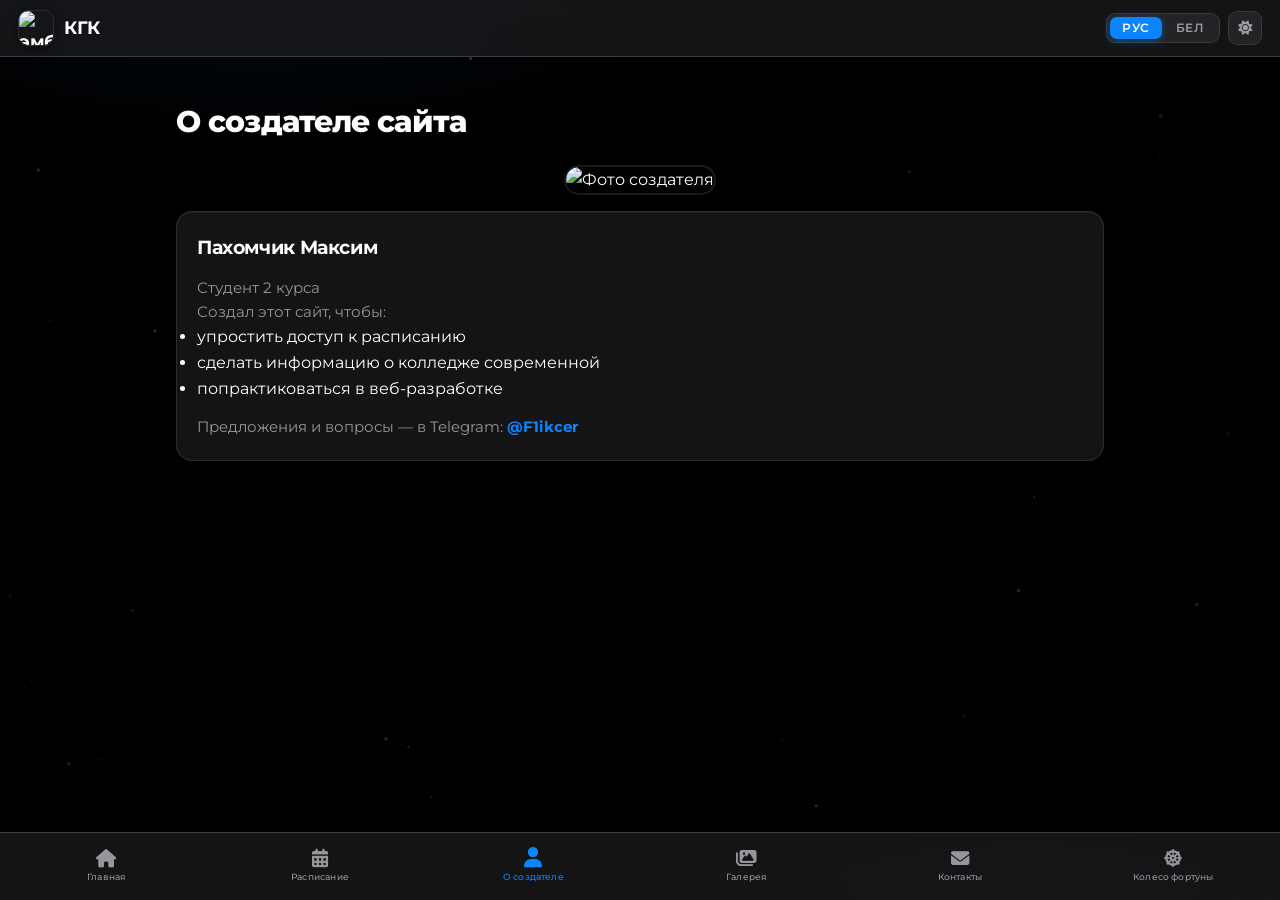
==== commit 6c7974c8: "about.html" ====
--- a/about.html
+++ b/about.html
@@ -3,17 +3,11 @@
 <head>
   <meta charset="UTF-8"/>
   <meta name="viewport" content="width=device-width, initial-scale=1.0"/>
-  <meta name="theme-color" content="#080810"/>
-  <!-- Кэш отключён — всегда свежие данные -->
   <meta http-equiv="Cache-Control" content="no-cache, no-store, must-revalidate"/>
   <meta http-equiv="Pragma" content="no-cache"/>
   <meta http-equiv="Expires" content="0"/>
-  <!-- PWA / GoNative -->
   <link rel="manifest" href="manifest.json"/>
-  <meta name="mobile-web-app-capable" content="yes"/>
-  <meta name="apple-mobile-web-app-capable" content="yes"/>
-  <meta name="apple-mobile-web-app-status-bar-style" content="black-translucent"/>
-  <meta name="apple-mobile-web-app-title" content="КГК"/>
+  <meta name="theme-color" content="#080810"/>
   <title data-key="title_about">О создателе — КГК</title>
   <link rel="preconnect" href="https://fonts.googleapis.com">
   <link rel="preconnect" href="https://fonts.gstatic.com" crossorigin>
@@ -63,5 +57,4 @@
 <button id="to-top" title="Наверх"><i class="fa-solid fa-chevron-up"></i></button>
 <script src="script.js"></script>
 </body>
-    </html>
-  
+</html>
--- a/style.css
+++ b/style.css
@@ -42,6 +42,8 @@
   --shadow-sm:   0 2px 12px rgba(0,0,0,0.4);
   --shadow-lg:   0 8px 48px rgba(0,0,0,0.8);
 
+  /* 120 FPS — подсказка браузеру */
+  scroll-behavior: smooth;
   --transition:  0.25s cubic-bezier(0.4, 0, 0.2, 1);
   --spring:      0.4s cubic-bezier(0.34, 1.2, 0.64, 1);
 
@@ -493,13 +495,19 @@
 }
 .section-title span { color: var(--text2); font-weight: 500; font-size: 0.88rem; }
 
+.timetable-scroll {
+  overflow-x: auto;
+  -webkit-overflow-scrolling: touch;
+  border-radius: var(--radius);
+  border: 0.5px solid var(--glass-border);
+  box-shadow: var(--shadow); margin-bottom: 16px;
+  backdrop-filter: blur(30px); -webkit-backdrop-filter: blur(30px);
+}
 .timetable {
-  width: 100%; border-collapse: collapse;
+  width: 100%; min-width: 260px;
+  border-collapse: collapse;
   background: var(--glass);
-  backdrop-filter: blur(30px); -webkit-backdrop-filter: blur(30px);
-  border: 0.5px solid var(--glass-border);
-  border-radius: var(--radius); overflow: hidden;
-  box-shadow: var(--shadow); margin-bottom: 16px; font-size: 0.83rem;
+  font-size: 0.83rem;
 }
 .timetable th {
   background: var(--glass2); color: var(--accent);
@@ -516,148 +524,4 @@
   background: rgba(10,132,255,0.06);
   font-weight: 700; color: var(--accent); width: 42px;
 }
-[data-theme="light"] .timetable td:first-child { background: rgba(0,122,255,0.06); }
-.timetable .lunch-row td {
-  font-size: 0.74rem; color: var(--text2);
-  background: rgba(255,255,255,0.03);
-  padding: 4px 10px; font-style: italic;
-}
-[data-theme="light"] .timetable .lunch-row td { background: rgba(0,0,0,0.02); }
-.timetable tr:last-child td { border-bottom: none; }
-.timetable tr:hover td { background: rgba(10,132,255,0.04); }
-
-.groups-wrap {
-  border-radius: var(--radius); overflow: hidden;
-  border: 0.5px solid var(--glass-border);
-  box-shadow: var(--shadow); margin-bottom: 16px;
-  backdrop-filter: blur(30px); -webkit-backdrop-filter: blur(30px);
-}
-.groups-table {
-  width: 100%; border-collapse: collapse;
-  background: var(--glass);
-  font-size: 2vw; table-layout: fixed;
-}
-.groups-table th {
-  background: var(--glass2); color: var(--accent);
-  font-weight: 700; padding: 8px 3px; text-align: center;
-  border-bottom: 0.5px solid var(--sep);
-  border-right: 0.5px solid var(--glass-border);
-  white-space: nowrap; font-size: 0.82rem;
-}
-.groups-table th:first-child { width: 6%; }
-.groups-table th:last-child { border-right: none; }
-.groups-table td {
-  padding: 6px 3px; text-align: center;
-  border-bottom: 0.5px solid var(--glass-border2);
-  border-right: 0.5px solid var(--glass-border2);
-  vertical-align: middle; line-height: 1.3; color: var(--text2);
-}
-.groups-table td:first-child {
-  background: rgba(10,132,255,0.06);
-  font-weight: 700; color: var(--accent);
-  border-right: 0.5px solid var(--sep);
-  white-space: nowrap;
-}
-[data-theme="light"] .groups-table td:first-child { background: rgba(0,122,255,0.06); }
-.groups-table td:last-child { border-right: none; }
-.groups-table tr:last-child td { border-bottom: none; }
-.groups-table tr:hover td { background: rgba(10,132,255,0.04); }
-
-/* ─── Schedule date ──────────────────────────────── */
-.schedule-date { text-align: center; font-size: 1rem; margin: 6px 0 14px; color: var(--accent); font-weight: 700; }
-.schedule-table-wrapper { overflow-x: auto; border-radius: var(--radius); box-shadow: var(--shadow); margin: 0 0 16px; }
-.schedule-table {
-  width: 100%; border-collapse: collapse;
-  background: var(--glass); font-size: 0.88rem;
-  backdrop-filter: blur(30px); -webkit-backdrop-filter: blur(30px);
-}
-.schedule-table th, .schedule-table td {
-  padding: 9px 8px; text-align: center;
-  border: 0.5px solid var(--glass-border); vertical-align: middle;
-}
-.schedule-table th { background: var(--glass2); color: var(--accent); font-weight: 700; font-size: 0.84rem; }
-.schedule-table td:first-child { background: rgba(10,132,255,0.06); font-weight: 700; color: var(--accent); width: 34px; }
-.schedule-table tr:hover td { background: rgba(10,132,255,0.04); }
-.schedule-hint { text-align: center; color: var(--text2); font-size: 0.84rem; }
-
-/* ═══════════════════════════════════════════════════
-   ABOUT страница
-   ═══════════════════════════════════════════════════ */
-.about-grid { display: grid; grid-template-columns: repeat(auto-fill,minmax(160px,1fr)); gap: 10px; margin-top: 12px; }
-.about-tag {
-  background: var(--glass2);
-  backdrop-filter: blur(20px); -webkit-backdrop-filter: blur(20px);
-  border: 0.5px solid var(--glass-border);
-  border-radius: var(--radius-sm);
-  padding: 10px 14px; font-size: 0.85rem;
-  color: var(--text2); font-weight: 500;
-  display: flex; align-items: center; gap: 8px;
-}
-.about-tag i { color: var(--accent); font-size: 0.9rem; }
-
-/* ═══════════════════════════════════════════════════
-   КОЛЕСО ФОРТУНЫ — кнопка спина
-   ═══════════════════════════════════════════════════ */
-.spin-btn {
-  padding: 13px 48px; font-size: 0.95rem;
-  font-family: -apple-system, 'SF Pro Display', 'Montserrat', sans-serif;
-  font-weight: 700;
-  border: none; border-radius: 14px;
-  background: var(--accent);
-  color: #fff; cursor: pointer; letter-spacing: 0.04em;
-  box-shadow: 0 4px 20px rgba(10,132,255,0.45);
-  transition: transform var(--transition), opacity var(--transition), box-shadow var(--transition);
-  position: relative; overflow: hidden;
-}
-[data-theme="light"] .spin-btn { box-shadow: 0 4px 16px rgba(0,122,255,0.35); }
-.spin-btn:active:not(:disabled) { transform: scale(0.97); }
-.spin-btn:hover:not(:disabled) { transform: translateY(-1px); box-shadow: 0 8px 28px rgba(10,132,255,0.55); }
-.spin-btn:disabled { opacity: 0.35; cursor: not-allowed; }
-
-/* ─── Общий заголовок страниц ────────────────────── */
-.page-header {
-  display: flex; align-items: center; gap: 10px;
-  margin: 4px 0 20px; padding-bottom: 14px;
-  border-bottom: 0.5px solid var(--sep);
-}
-.page-header h1 { margin: 0; }
-
-/* ─── Кнопки общие ───────────────────────────────── */
-.btn {
-  display: inline-flex; align-items: center; gap: 6px;
-  padding: 10px 20px; border-radius: var(--radius-sm);
-  font-weight: 600; font-size: 0.9rem; cursor: pointer;
-  border: none; transition: var(--transition);
-  font-family: -apple-system, 'Montserrat', sans-serif;
-}
-.btn-primary {
-  background: var(--accent); color: #fff;
-  box-shadow: 0 3px 14px rgba(10,132,255,0.4);
-}
-.btn-primary:hover { transform: translateY(-1px); box-shadow: 0 6px 20px rgba(10,132,255,0.5); }
-.btn-ghost {
-  background: var(--glass2);
-  backdrop-filter: blur(20px); -webkit-backdrop-filter: blur(20px);
-  border: 0.5px solid var(--glass-border);
-  color: var(--text);
-}
-.btn-ghost:hover { background: var(--glass-light); }
-
-/* ─── Мобильный адаптив ──────────────────────────── */
-@media (max-width: 480px) {
-  .hero { height: 220px; }
-  .hero h1 { font-size: 1.5rem; }
-  h1 { font-size: 1.5rem; }
-  .cd-num { font-size: 1.6rem; }
-  .cd-unit { min-width: 46px; padding: 6px 8px; }
-  .groups-table { font-size: 2.4vw; }
-  .bottom-nav { height: 62px; }
-  .nav-item { font-size: 0.5rem; }
-  .nav-item i { font-size: 1.05rem; }
-  .container { padding: 14px 12px; }
-}
-
-@media (min-width: 768px) {
-  .gallery-grid { grid-template-columns: repeat(auto-fill, minmax(180px,1fr)); }
-  .groups-table { font-size: 0.88rem; }
-}
+[data-theme="light"] .timetable td:first-child { b
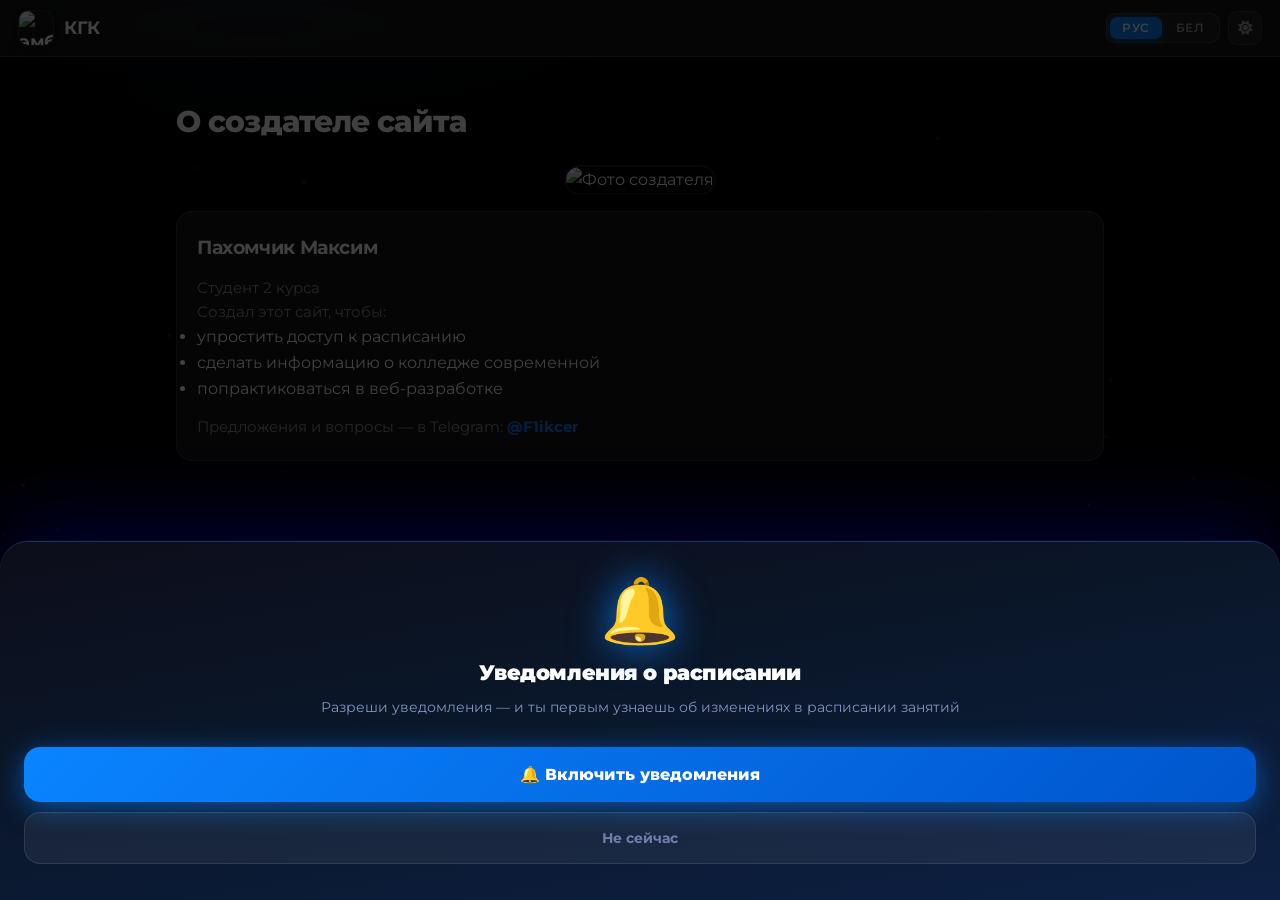
==== commit e9a65466: "Add files via upload" ====
--- a/about.html
+++ b/about.html
@@ -49,10 +49,10 @@
 <nav class="bottom-nav">
   <a href="index.html" class="nav-item"><i class="fa-solid fa-house"></i><span data-key="nav_home">Главная</span></a>
   <a href="schedule.html" class="nav-item"><i class="fa-solid fa-calendar-days"></i><span data-key="nav_schedule">Расписание</span></a>
-  <a href="about.html" class="nav-item active"><i class="fa-solid fa-user"></i><span data-key="nav_about">О создателе</span></a>
-  <a href="gallery.html" class="nav-item"><i class="fa-solid fa-images"></i><span data-key="nav_gallery">Галерея</span></a>
   <a href="contacts.html" class="nav-item"><i class="fa-solid fa-envelope"></i><span data-key="nav_contacts">Контакты</span></a>
-  <a href="wheel.html" class="nav-item"><i class="fa-solid fa-dharmachakra"></i><span data-key="nav_wheel">Колесо фортуны</span></a>
+  <button class="nav-item nav-more-btn" id="more-btn">
+    <i class="fa-solid fa-ellipsis"></i><span>Ещё</span>
+  </button>
 </nav>
 <button id="to-top" title="Наверх"><i class="fa-solid fa-chevron-up"></i></button>
 <script src="script.js"></script>
--- a/style.css
+++ b/style.css
@@ -409,7 +409,7 @@
   -webkit-backdrop-filter: blur(40px) saturate(180%);
   border-top: 0.5px solid var(--sep);
   display: flex; z-index: 999;
-  transition: transform 0.38s cubic-bezier(0.4,0,0.2,1), background 0.35s;
+  transition: background 0.35s;
 }
 
 .nav-item {
@@ -525,3 +525,47 @@
   font-weight: 700; color: var(--accent); width: 42px;
 }
 [data-theme="light"] .timetable td:first-child { b
+
+
+/* ═══════════════════════════════════════════════════
+   КНОПКА "ЕЩЁ" в навигации
+   ═══════════════════════════════════════════════════ */
+.nav-more-btn {
+  flex: 1;
+  display: flex; flex-direction: column;
+  align-items: center; justify-content: center;
+  color: var(--text2);
+  font-size: 0.54rem; letter-spacing: 0.02em; font-weight: 500;
+  transition: color var(--transition);
+  padding: 6px 2px 4px; gap: 3px;
+  position: relative; overflow: hidden;
+  background: none; border: none; cursor: pointer;
+  font-family: inherit;
+  -webkit-tap-highlight-color: transparent;
+}
+.nav-more-btn i {
+  font-size: 1.15rem; line-height: 1;
+  transition: transform var(--spring);
+}
+.nav-more-btn:active { color: var(--accent); }
+.nav-more-btn:active i { transform: translateY(-1px) scale(1.12); }
+
+/* ═══════════════════════════════════════════════════
+   ЭЛЕМЕНТЫ СЛАЙД-АП МЕНЮ (создаются в JS)
+   ═══════════════════════════════════════════════════ */
+.kgk-mi {
+  display: flex; flex-direction: column;
+  align-items: center; justify-content: center;
+  gap: 8px; padding: 18px 8px;
+  border-radius: 16px;
+  text-decoration: none;
+  font-size: 0.72rem; font-weight: 600;
+  transition: transform 0.15s;
+  -webkit-tap-highlight-color: transparent;
+  text-align: center;
+  border: 0.5px solid rgba(255,255,255,0.07);
+}
+.kgk-mi i { font-size: 1.4rem; line-height: 1; }
+.kgk-mi:active { transform: scale(0.92); }
+.kgk-mi-active { color: #0A84FF !important; }
+.kgk-mi-active i { color: #0A84FF !important; }
